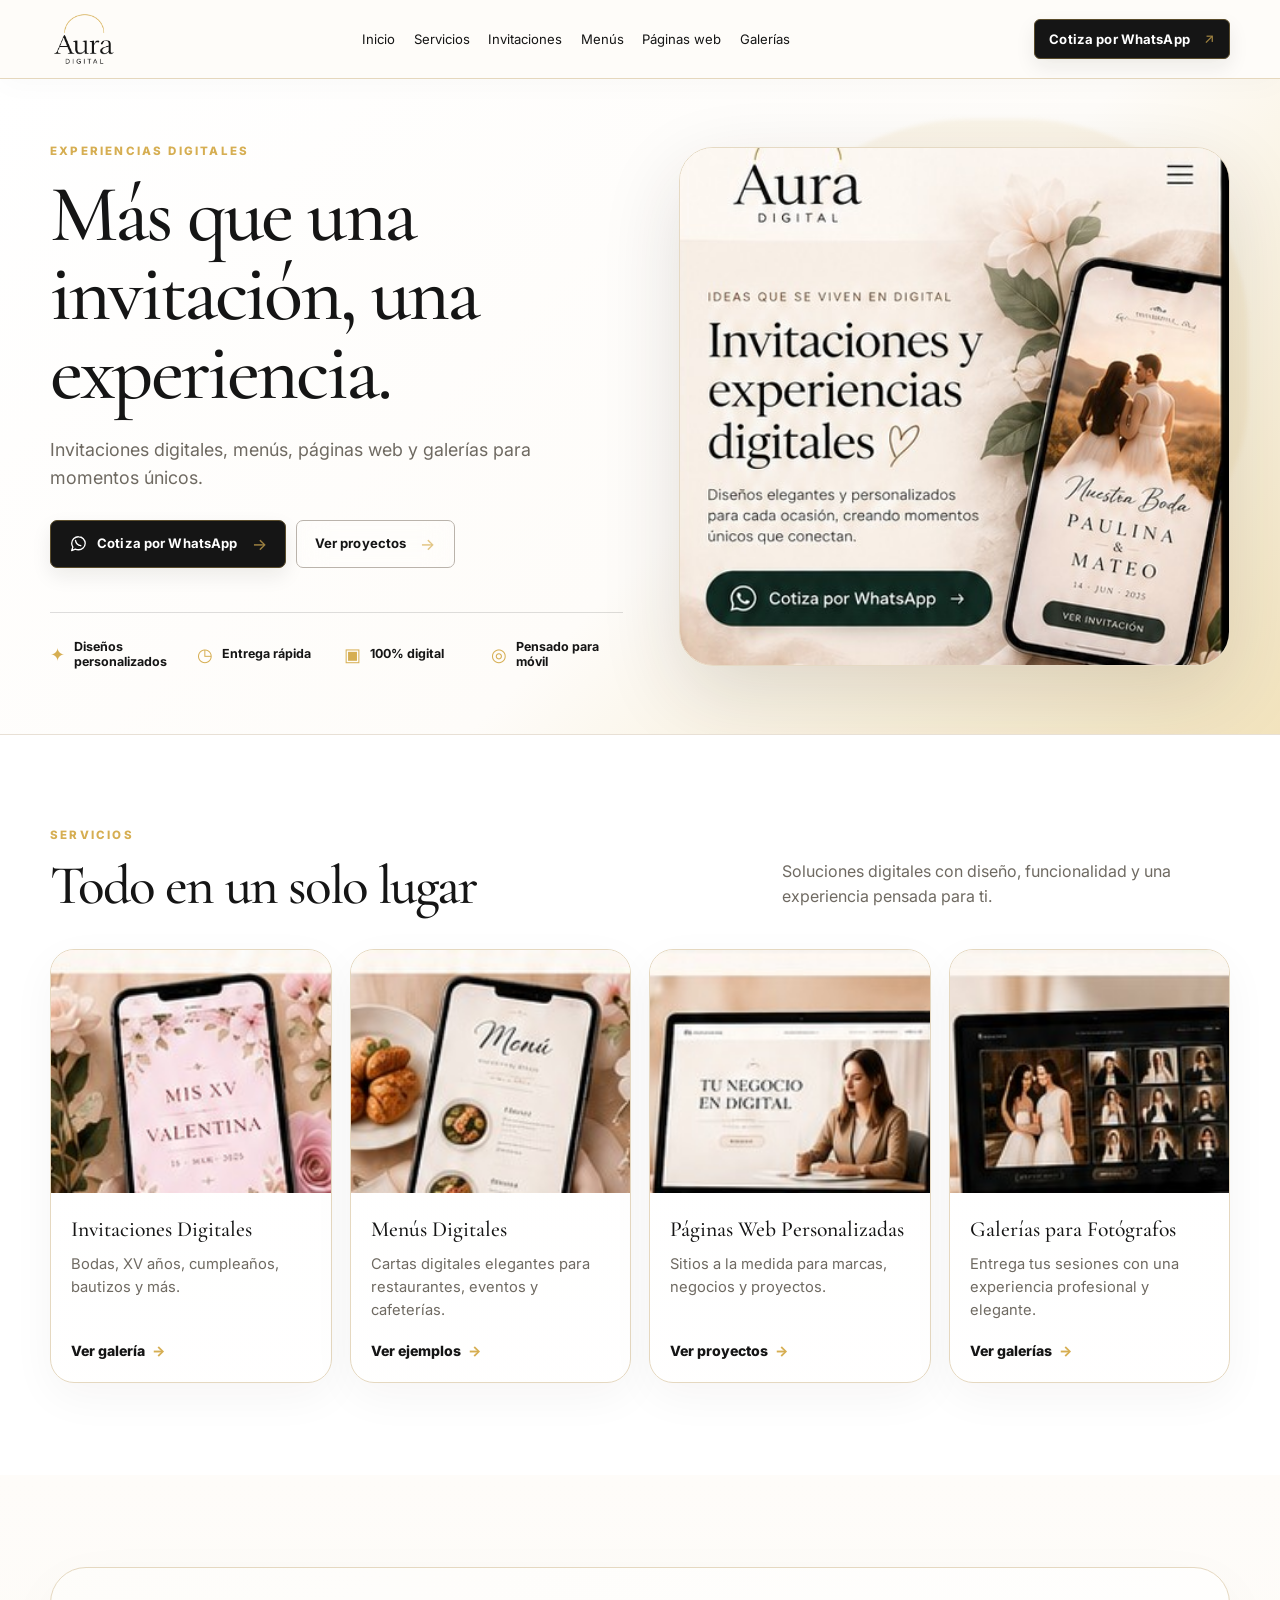
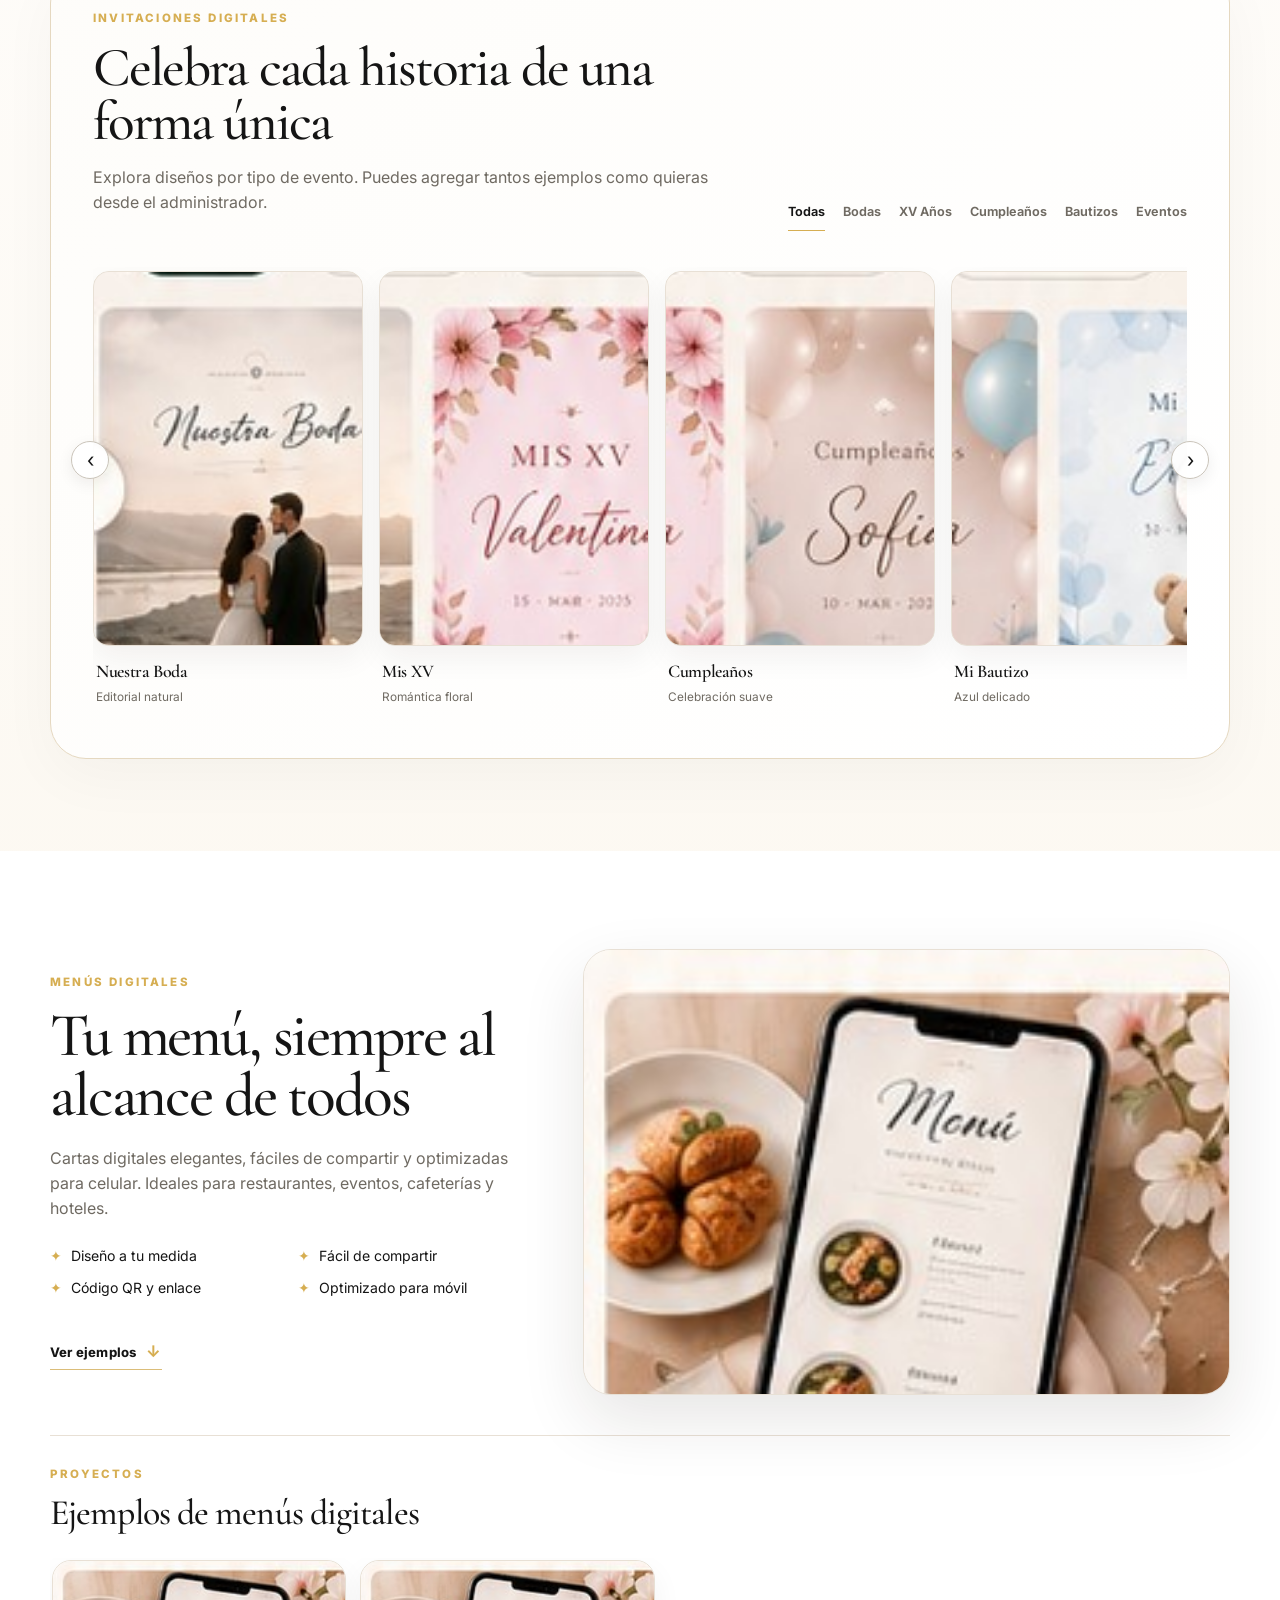
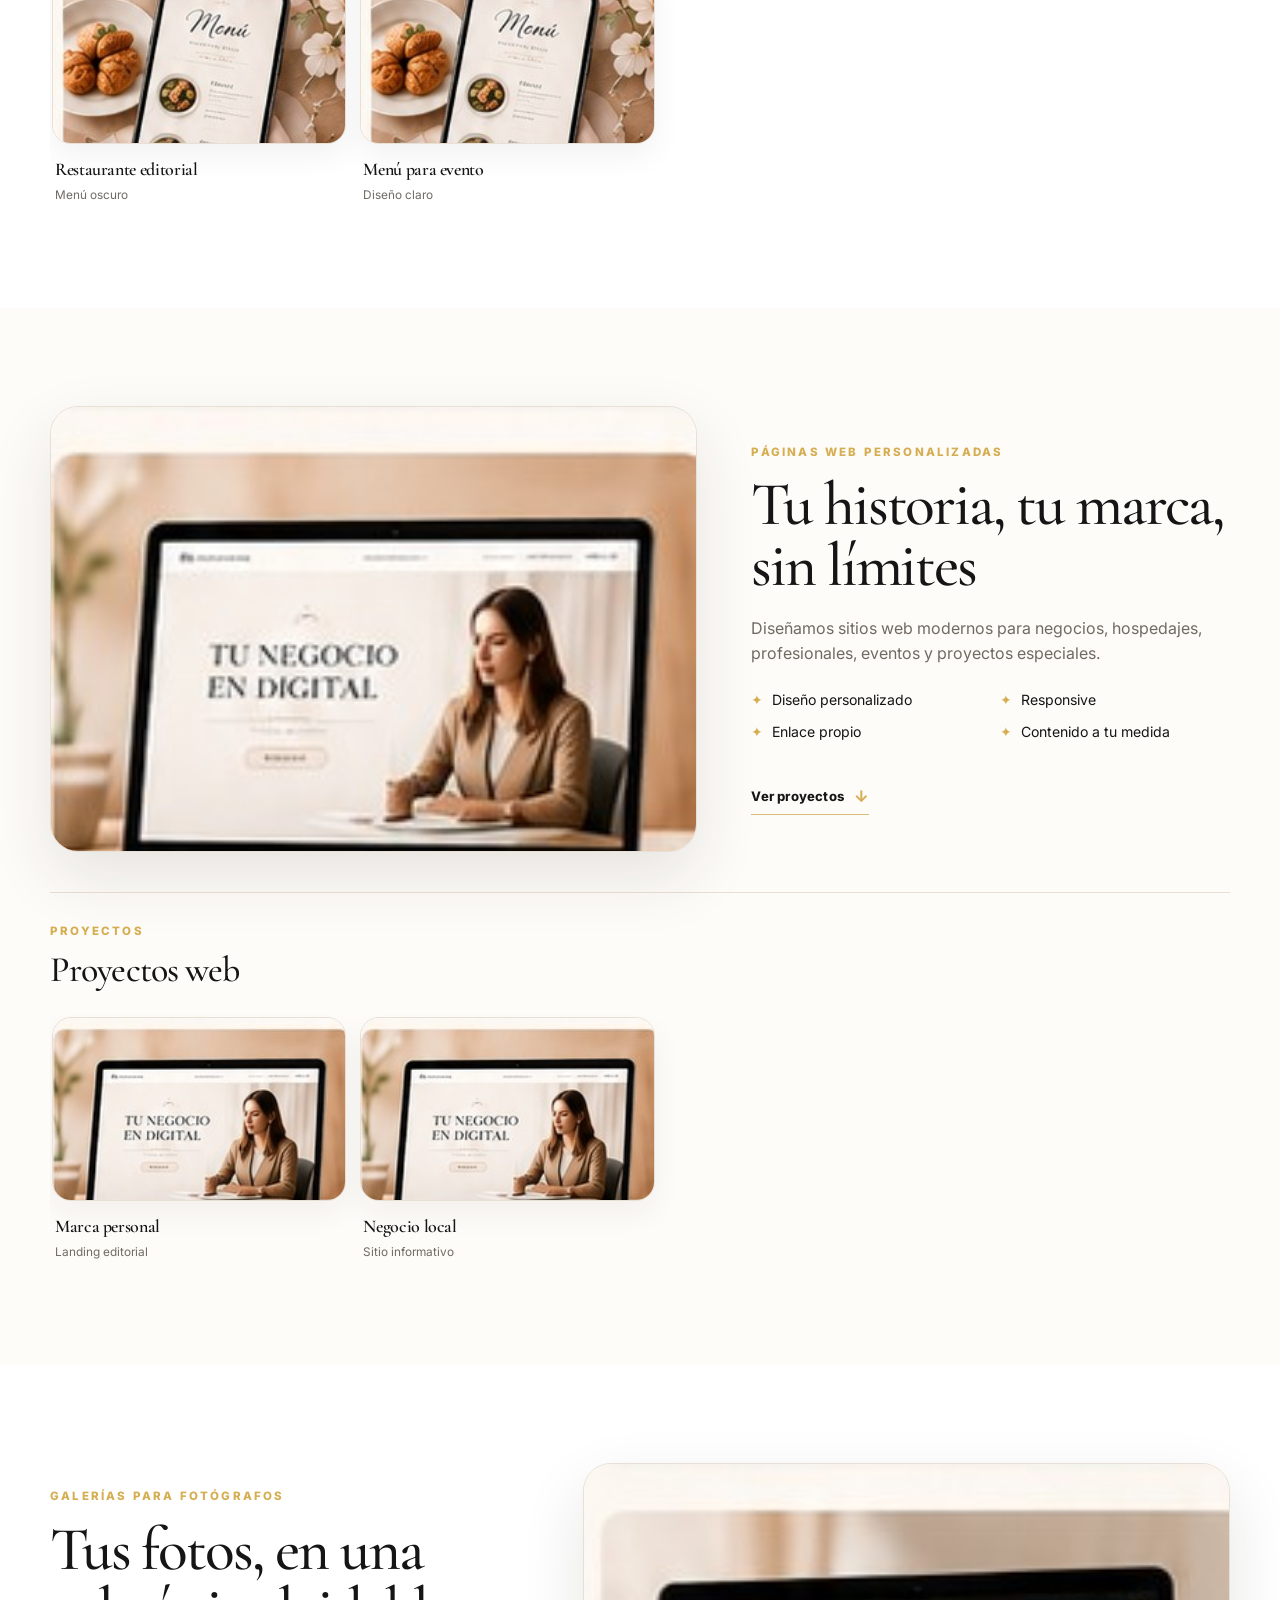
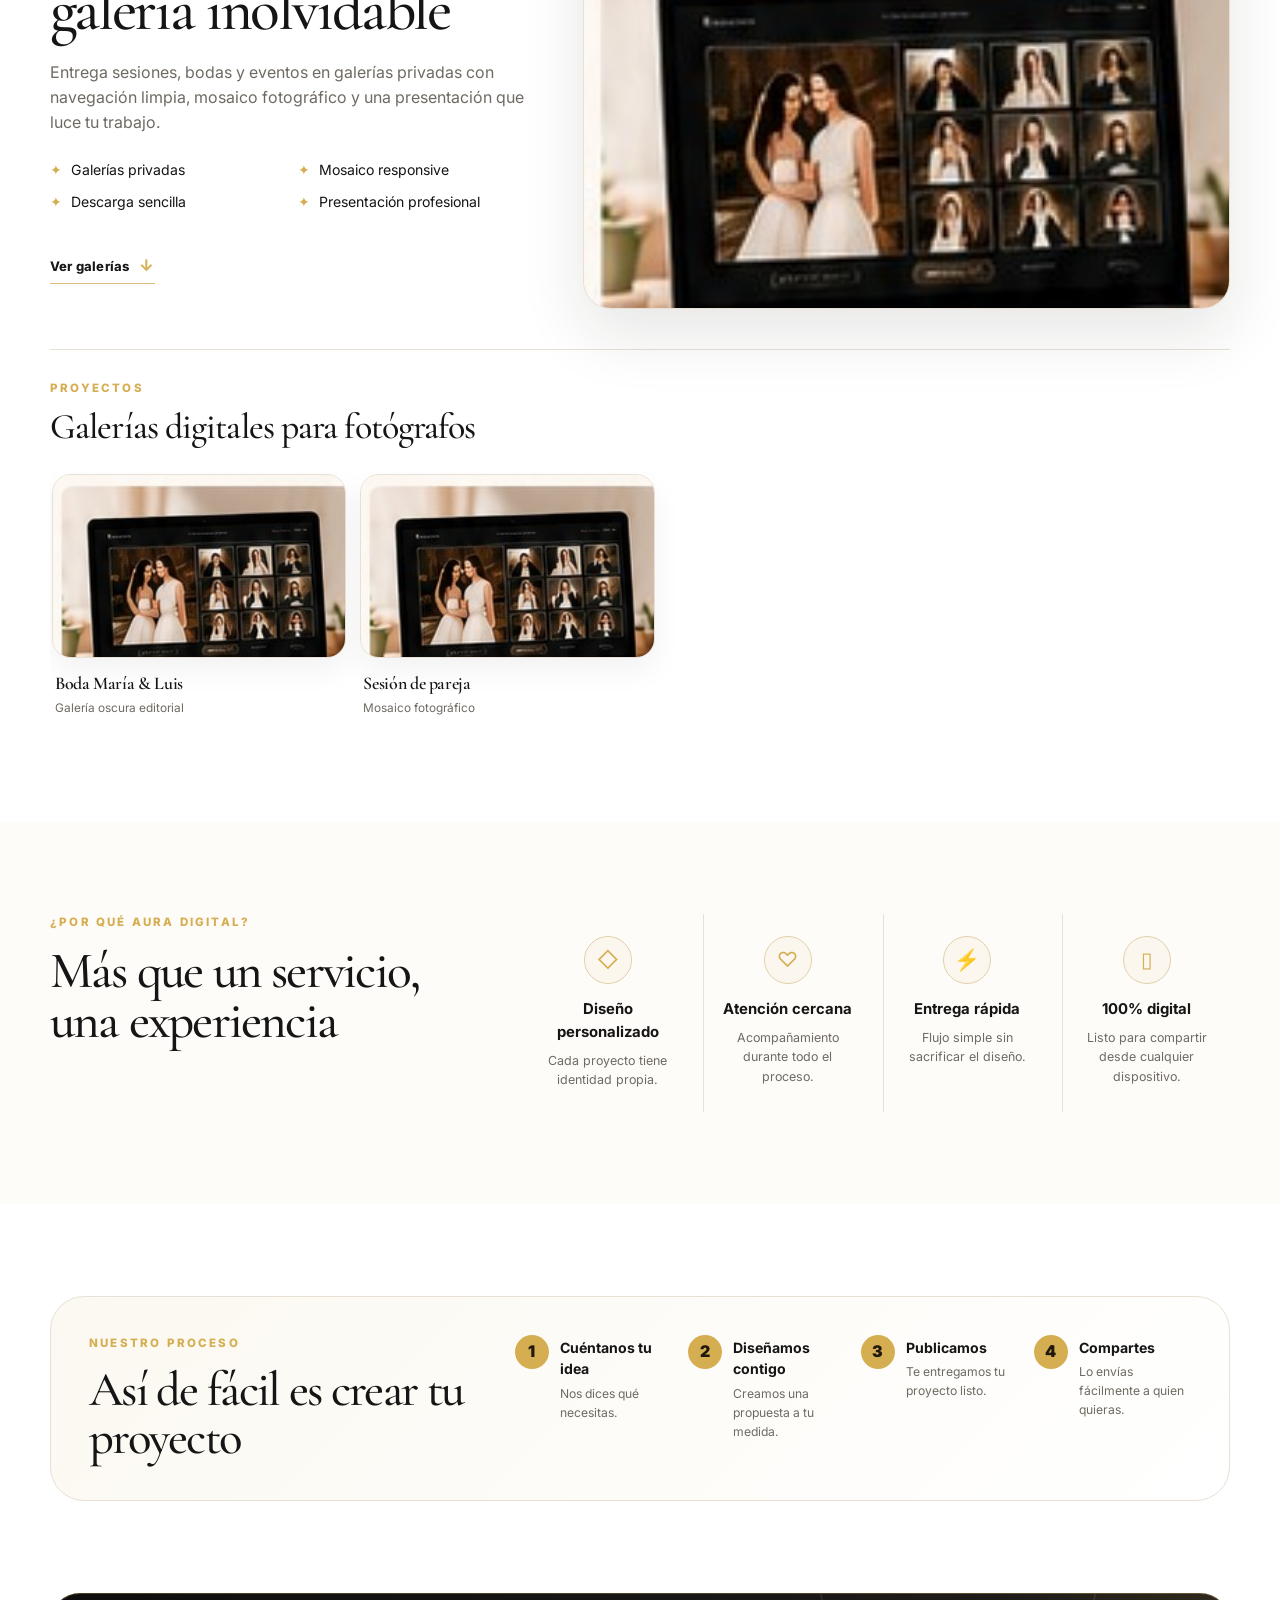
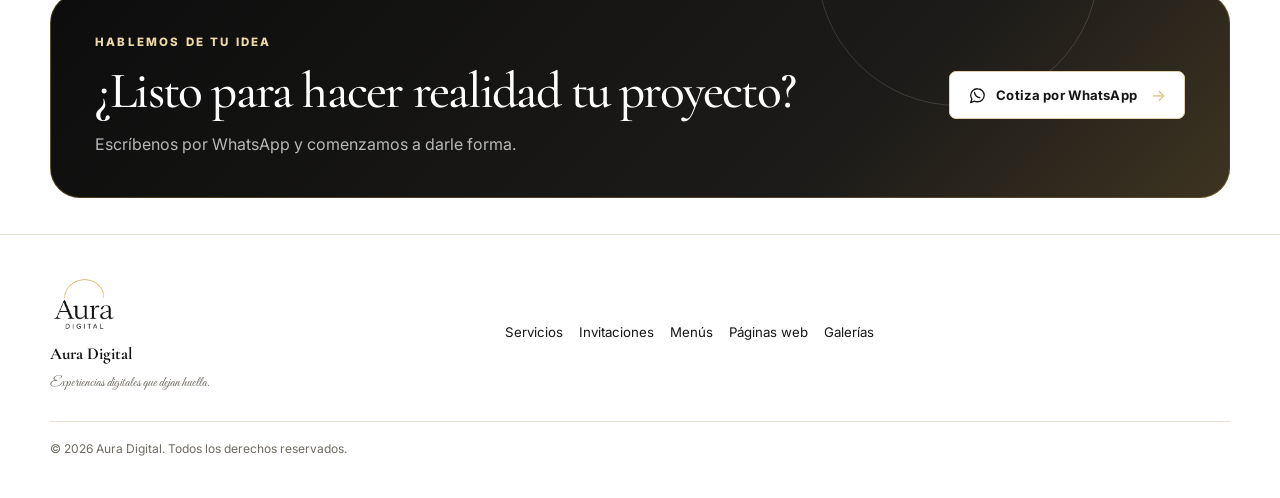
==== index.html @ fc685f3e "Add files via upload" ====
<!doctype html>
<html lang="es">
<head>
  <meta charset="utf-8">
  <meta name="viewport" content="width=device-width,initial-scale=1,viewport-fit=cover">
  <meta name="theme-color" content="#faf7f1">
  <meta http-equiv="Cache-Control" content="no-cache, no-store, must-revalidate">
  <meta http-equiv="Pragma" content="no-cache">
  <meta http-equiv="Expires" content="0">
  <style id="aura-preview-boot">html.aura-preview-await body{visibility:hidden!important}</style>
  <script>document.documentElement.classList.add("aura-preview-await");</script>
  <title>Aura Digital | Experiencias digitales</title>
  <meta name="description" content="Invitaciones digitales, menús, páginas web y galerías para fotógrafos.">
  <meta property="og:type" content="website">
  <meta property="og:title" content="Aura Digital · Experiencias digitales que conectan">
  <meta property="og:description" content="Diseño digital para celebraciones, marcas y fotógrafos.">
  <meta property="og:image" content="https://auradigitaljal.com/og-image.jpg">
  <meta property="og:url" content="https://auradigitaljal.com/">
  <link rel="preconnect" href="https://fonts.googleapis.com">
  <link rel="preconnect" href="https://fonts.gstatic.com" crossorigin>
  <link href="https://fonts.googleapis.com/css2?family=Cormorant+Garamond:wght@400;500;600&family=DM+Sans:wght@400;500;600;700&family=Inter:wght@400;500;600;700&family=Libre+Baskerville:wght@400;700&family=Manrope:wght@400;500;600;700&family=Montserrat:wght@400;500;600;700&family=Playfair+Display:wght@400;500;600&family=Great+Vibes&display=swap" rel="stylesheet">
  <style>
:root{
  --primary:#151515;--primary-soft:#2d2b28;--accent:#d2b063;--accent-soft:#ead6aa;
  --bg:#faf7f1;--surface:#fffefb;--text:#151515;--muted:#6f6a62;--border:#e6ded3;
  --hero-gradient:linear-gradient(135deg,#fffefb 0%,#f8f2e8 54%,#ead9b8 100%);
  --cta-gradient:linear-gradient(135deg,#101010 0%,#1d1c1a 62%,#725a2d 145%);
  --button-gradient:linear-gradient(135deg,#111111 0%,#2b2824 100%);
  --heading-font:Georgia,'Times New Roman',serif;--body-font:-apple-system,BlinkMacSystemFont,'Segoe UI',Arial,sans-serif;--script-font:'Snell Roundhand','Brush Script MT',cursive;
  --heading-scale:1;--body-scale:1;--radius:24px;--shadow-alpha:.11;
  --container:1180px;
}
*{box-sizing:border-box}
html{scroll-behavior:smooth;background:var(--bg)}
body{margin:0;background:var(--bg);color:var(--text);font-family:var(--body-font);font-size:calc(16px * var(--body-scale));line-height:1.55;-webkit-font-smoothing:antialiased}
body.modal-open{overflow:hidden}
img{max-width:100%;display:block}
a{color:inherit;text-decoration:none}
button,input,textarea,select{font:inherit}
button{color:inherit}
[hidden]{display:none!important}
.container{width:min(var(--container),calc(100% - 40px));margin-inline:auto}
.display{font-family:var(--heading-font);font-weight:500;letter-spacing:-.035em;line-height:.98;margin:0;font-size:calc(clamp(2.15rem,5vw,4.8rem) * var(--heading-scale))}
.kicker{font-size:.72rem;letter-spacing:.19em;font-weight:800;color:var(--accent);margin-bottom:14px}
.kicker.light{color:var(--accent-soft)}
p{color:var(--muted)}
.btn{display:inline-flex;align-items:center;justify-content:center;gap:9px;min-height:48px;padding:12px 20px;border-radius:999px;border:1px solid transparent;font-weight:750;cursor:pointer;transition:.2s ease;background:none}
.btn-primary{background:var(--button-gradient);color:#fff;box-shadow:0 10px 30px rgba(0,0,0,.08)}
.btn-ghost{background:rgba(255,255,255,.58);border-color:color-mix(in srgb,var(--primary) 22%,transparent);backdrop-filter:blur(12px)}
.btn:hover{transform:translateY(-1px)}
.wa-dot{font-size:1.08em}

.topbar{position:sticky;top:0;z-index:40;background:color-mix(in srgb,var(--bg) 86%,transparent);backdrop-filter:blur(18px);border-bottom:1px solid color-mix(in srgb,var(--border) 75%,transparent)}
.nav{height:78px;display:grid;grid-template-columns:auto 1fr auto;align-items:center;gap:28px}
.brand-link{display:flex;align-items:center}.logo{height:58px;width:auto;object-fit:contain;border-radius:14px}
.nav-links{display:flex;align-items:center;justify-content:center;gap:28px;font-size:.86rem}.nav-links a{position:relative}.nav-links a:after{content:"";position:absolute;left:0;right:100%;bottom:-8px;height:1px;background:var(--accent);transition:.2s}.nav-links a:hover:after{right:0}
.nav-cta{min-height:44px;padding:10px 17px}.menu-btn{display:none;border:0;background:transparent;font-size:1.8rem;min-width:44px;min-height:44px}.mobile-menu{display:none}

.hero{background:var(--hero-gradient);overflow:hidden;border-bottom:1px solid var(--border)}
.hero-grid{min-height:655px;display:grid;grid-template-columns:1.02fr .98fr;align-items:center;gap:56px;padding-block:64px}
.hero-copy{max-width:650px}.hero-title{font-size:calc(clamp(3rem,6.3vw,6.2rem) * var(--heading-scale));max-width:760px}.hero-text{font-size:1.12rem;max-width:640px;margin:24px 0}.hero-actions{display:flex;gap:12px;flex-wrap:wrap;margin-top:28px}.benefits{display:grid;grid-template-columns:repeat(4,minmax(0,1fr));gap:15px;margin-top:44px;padding-top:26px;border-top:1px solid color-mix(in srgb,var(--primary) 14%,transparent)}.benefit{display:flex;gap:9px;align-items:center;min-width:0}.benefit span{color:var(--accent);font-size:1.15rem}.benefit strong{font-size:.78rem;line-height:1.25}
.hero-visual{position:relative;min-width:0}.hero-visual:before{content:"";position:absolute;inset:9% 4% -8% 18%;border-radius:50%;background:radial-gradient(circle,color-mix(in srgb,var(--accent) 18%,transparent),transparent 68%);filter:blur(18px)}.hero-visual img{position:relative;width:100%;aspect-ratio:1.06/1;object-fit:cover;border-radius:calc(var(--radius) + 6px);box-shadow:0 28px 70px rgba(42,31,19,var(--shadow-alpha));border:1px solid rgba(255,255,255,.68)}.hero-caption{position:absolute;right:18px;bottom:18px;background:rgba(255,253,249,.9);backdrop-filter:blur(12px);padding:11px 15px;border-radius:999px;border:1px solid rgba(255,255,255,.75);font-size:.78rem;display:flex;align-items:center;gap:8px}.hero-caption span:first-child{color:var(--accent)}

.section{padding:92px 0}.services-section{background:var(--surface)}.section-heading{margin-bottom:36px}.split-heading{display:grid;grid-template-columns:1.2fr .8fr;gap:60px;align-items:end}.split-heading p{max-width:480px;margin:0 0 4px auto}.section-heading .display{font-size:calc(clamp(2.2rem,4.3vw,4rem) * var(--heading-scale))}
.service-grid{display:grid;grid-template-columns:repeat(4,minmax(0,1fr));gap:18px}.service-card{border:1px solid var(--border);background:color-mix(in srgb,var(--surface) 94%,white);border-radius:var(--radius);overflow:hidden;display:flex;flex-direction:column;min-width:0;transition:.2s}.service-card:hover{transform:translateY(-4px);box-shadow:0 18px 46px rgba(35,29,21,.07)}.service-image{aspect-ratio:1.15/1;overflow:hidden;background:#eee}.service-image img{width:100%;height:100%;object-fit:cover;transition:.35s}.service-card:hover .service-image img{transform:scale(1.025)}.service-body{padding:20px;display:flex;flex-direction:column;flex:1}.service-body h3{font-family:var(--heading-font);font-size:1.35rem;font-weight:500;margin:0 0 7px}.service-body p{font-size:.92rem;margin:0 0 18px}.text-link{margin-top:auto;display:inline-flex;gap:8px;font-weight:800;font-size:.88rem;align-items:center}.text-link span{color:var(--accent)}

.invitation-section{background:linear-gradient(180deg,var(--bg),color-mix(in srgb,var(--accent) 4%,var(--bg)))}.invitation-shell{background:color-mix(in srgb,var(--surface) 88%,transparent);border:1px solid var(--border);border-radius:calc(var(--radius) + 12px);padding:42px;box-shadow:0 20px 70px rgba(70,55,35,.04)}.invitation-heading{display:grid;grid-template-columns:1fr auto;gap:30px;align-items:end}.invitation-heading>div:first-child{max-width:690px}.invitation-heading p{max-width:650px}.filters{display:flex;flex-wrap:wrap;gap:8px;justify-content:flex-end}.filter{border:1px solid var(--border);background:var(--surface);border-radius:999px;padding:9px 14px;cursor:pointer;font-size:.82rem;min-height:40px}.filter.active{background:var(--primary);color:white;border-color:var(--primary)}
.gallery-stage{position:relative}.invitation-gallery{display:flex;gap:15px;overflow:auto;scroll-snap-type:x mandatory;scrollbar-width:none;padding:2px 1px 8px}.invitation-gallery::-webkit-scrollbar{display:none}.gallery-card{flex:0 0 calc((100% - 60px)/5);min-width:180px;background:transparent;border:0;text-align:left;padding:0;cursor:pointer;scroll-snap-align:start}.gallery-image{aspect-ratio:.68/1;border-radius:calc(var(--radius) - 5px);overflow:hidden;background:#ece7df;border:1px solid var(--border);box-shadow:0 12px 30px rgba(30,20,10,.055)}.gallery-image img{width:100%;height:100%;object-fit:cover;transition:.3s}.gallery-card:hover .gallery-image img{transform:scale(1.03)}.gallery-card-copy{padding:12px 4px 0;display:flex;flex-direction:column;gap:2px}.gallery-card-copy strong{font-family:var(--heading-font);font-weight:500;font-size:1.05rem}.gallery-card-copy span{font-size:.78rem;color:var(--muted)}.gallery-arrow{position:absolute;top:43%;transform:translateY(-50%);z-index:2;width:42px;height:42px;border-radius:50%;border:1px solid var(--border);background:var(--surface);box-shadow:0 8px 30px rgba(0,0,0,.09);cursor:pointer;font-size:1.8rem;line-height:1}.gallery-arrow.prev{left:-22px}.gallery-arrow.next{right:-22px}.empty-gallery{width:100%;padding:35px;text-align:center;color:var(--muted);border:1px dashed var(--border);border-radius:var(--radius)}

.feature-section{background:var(--surface)}.feature-section.alt{background:var(--bg)}.feature{display:grid;grid-template-columns:.85fr 1.15fr;gap:54px;align-items:center}.feature.reverse{grid-template-columns:1.15fr .85fr}.feature.reverse .feature-copy{order:2}.feature.reverse .feature-image{order:1}.feature-copy .display{font-size:calc(clamp(2.25rem,4.8vw,4.25rem) * var(--heading-scale));max-width:620px}.feature-copy>p{font-size:1rem;max-width:590px;margin:20px 0}.point-grid{display:grid;grid-template-columns:repeat(2,minmax(0,1fr));gap:10px 18px;margin:24px 0 30px}.point-grid>div{display:flex;gap:9px;align-items:center;font-size:.88rem}.point-grid span{color:var(--accent)}.feature-image{position:relative}.feature-image img{width:100%;aspect-ratio:1.42/1;object-fit:cover;border-radius:calc(var(--radius) + 4px);border:1px solid var(--border);box-shadow:0 25px 65px rgba(38,27,17,var(--shadow-alpha))}.feature-badge{position:absolute;right:18px;bottom:18px;background:rgba(255,253,249,.9);backdrop-filter:blur(12px);padding:10px 14px;border-radius:999px;font-size:.78rem;border:1px solid rgba(255,255,255,.8)}

.why{background:var(--bg)}.why-layout{display:grid;grid-template-columns:.75fr 1.25fr;gap:50px;align-items:start}.why-title .display{font-size:calc(clamp(2.2rem,4vw,3.8rem) * var(--heading-scale))}.why-grid{display:grid;grid-template-columns:repeat(4,minmax(0,1fr));gap:12px}.why-card{padding:22px 16px;text-align:center;border-left:1px solid var(--border)}.why-card:first-child{border-left:0}.why-icon{width:48px;height:48px;border-radius:50%;display:grid;place-items:center;margin:0 auto 14px;background:color-mix(in srgb,var(--accent) 10%,var(--surface));border:1px solid color-mix(in srgb,var(--accent) 32%,var(--border));color:var(--accent);font-size:1.3rem}.why-card h3{font-size:.93rem;margin:0 0 7px}.why-card p{font-size:.78rem;margin:0}

.process{background:var(--surface)}.process-shell{display:grid;grid-template-columns:.72fr 1.28fr;gap:45px;padding:38px;border-radius:calc(var(--radius) + 10px);background:linear-gradient(135deg,color-mix(in srgb,var(--accent) 8%,var(--surface)),var(--surface));border:1px solid var(--border)}.process-heading .display{font-size:calc(clamp(2rem,3.8vw,3.5rem) * var(--heading-scale))}.process-grid{display:grid;grid-template-columns:repeat(4,minmax(0,1fr));gap:16px}.process-item{display:flex;gap:11px;align-items:flex-start}.process-item>span{flex:0 0 34px;width:34px;height:34px;border-radius:50%;display:grid;place-items:center;background:var(--accent);color:#20180c;font-weight:900}.process-item h3{font-size:.88rem;margin:2px 0 5px}.process-item p{font-size:.76rem;margin:0}

.cta{padding:0 0 36px;background:var(--surface)}.cta-box{background:var(--cta-gradient);color:white;border-radius:calc(var(--radius) + 6px);padding:40px 44px;display:grid;grid-template-columns:1fr auto;gap:30px;align-items:center;position:relative;overflow:hidden}.cta-box:before{content:"";position:absolute;width:280px;height:280px;border-radius:50%;right:11%;top:-170px;border:1px solid rgba(255,255,255,.14)}.cta-box .display{font-size:calc(clamp(2rem,4vw,3.5rem) * var(--heading-scale));color:white}.cta-box p{color:rgba(255,255,255,.7);margin-bottom:0}.cta-button{background:#fff;color:#211b14;border-color:rgba(255,255,255,.4);position:relative}
footer{background:var(--surface);padding:40px 0;border-top:1px solid var(--border)}.footer-grid{display:grid;grid-template-columns:1.1fr 1fr .8fr;gap:30px;align-items:start}.footer-logo{height:72px}.footer-grid p{font-size:.85rem;margin:10px 0 0}.footer-links,.social-links{display:flex;flex-wrap:wrap;gap:16px;font-size:.83rem;align-self:center}.footer-note{grid-column:1/-1;border-top:1px solid var(--border);padding-top:18px;color:var(--muted);font-size:.75rem}
.floating-wa{display:none;position:fixed;right:18px;bottom:18px;z-index:35;width:54px;height:54px;border-radius:50%;background:var(--primary);color:#fff;align-items:center;justify-content:center;box-shadow:0 12px 30px rgba(0,0,0,.22);font-size:1.2rem}

.modal,.lightbox{position:fixed;inset:0;z-index:100}.modal-backdrop,.lightbox-backdrop{position:absolute;inset:0;background:rgba(18,14,11,.62);backdrop-filter:blur(8px)}.modal-panel{position:relative;z-index:1;width:min(1080px,calc(100% - 28px));max-height:calc(100% - 40px);overflow:auto;margin:20px auto;background:var(--surface);border-radius:calc(var(--radius) + 8px);padding:30px;border:1px solid rgba(255,255,255,.25);box-shadow:0 40px 100px rgba(0,0,0,.25)}.modal-head{display:flex;align-items:flex-start;justify-content:space-between;gap:20px;margin-bottom:24px}.modal-head .display{font-size:calc(clamp(2rem,4vw,3.8rem) * var(--heading-scale))}.modal-close,.lightbox-close{width:44px;height:44px;border-radius:50%;border:1px solid var(--border);background:var(--surface);cursor:pointer;font-size:1.5rem}.modal-grid{display:grid;grid-template-columns:repeat(3,minmax(0,1fr));gap:16px}.modal-grid .gallery-card{min-width:0;width:100%;flex:auto}.modal-grid .gallery-image{aspect-ratio:1.2/1}

.modal[data-variant="galleries"] .modal-panel{background:#151515;color:#f6f1e9;border-color:#2e2a26}.modal[data-variant="galleries"] .modal-head .kicker{color:#d2a43c}.modal[data-variant="galleries"] .modal-close{background:#222;color:#fff;border-color:#3a3733}.modal[data-variant="galleries"] .gallery-image{border-color:#37332e;background:#222}.modal[data-variant="galleries"] .gallery-card-copy span{color:#aaa39a}.modal[data-variant="galleries"] .gallery-card-copy strong{color:#fff}

.lightbox-card{position:absolute;z-index:2;left:50%;top:50%;transform:translate(-50%,-50%);width:min(920px,calc(100% - 28px));max-height:calc(100% - 32px);background:var(--surface);border-radius:calc(var(--radius) + 8px);overflow:hidden;box-shadow:0 30px 100px rgba(0,0,0,.35)}.lightbox-card>img{width:100%;max-height:72vh;object-fit:contain;background:#171512}.lightbox-close{position:absolute;right:14px;top:14px;z-index:3}.lightbox-copy{display:flex;align-items:center;justify-content:space-between;gap:20px;padding:18px 20px}.lightbox-copy>div{display:flex;flex-direction:column}.lightbox-copy strong{font-family:var(--heading-font);font-size:1.25rem}.lightbox-copy span{color:var(--muted);font-size:.82rem}

@media(max-width:1020px){
  .nav-links{display:none}.nav{grid-template-columns:auto 1fr auto auto}.menu-btn{display:block}.mobile-menu{position:absolute;left:0;right:0;top:78px;background:var(--surface);border-bottom:1px solid var(--border);padding:18px 20px 24px;display:none;flex-direction:column;gap:8px}.mobile-menu.open{display:flex}.mobile-menu a:not(.btn){padding:11px 4px;border-bottom:1px solid var(--border)}
  .hero-grid{grid-template-columns:1fr 1fr;gap:30px}.benefits{grid-template-columns:repeat(2,minmax(0,1fr))}
  .service-grid{grid-template-columns:repeat(2,minmax(0,1fr))}.gallery-card{flex-basis:calc((100% - 30px)/3)}
  .feature,.feature.reverse{grid-template-columns:1fr 1fr}.why-layout{grid-template-columns:1fr}.why-grid{grid-template-columns:repeat(4,minmax(0,1fr))}.process-shell{grid-template-columns:1fr}.modal-grid{grid-template-columns:repeat(2,minmax(0,1fr))}
}
@media(max-width:720px){
  .container{width:min(100% - 24px,var(--container))}.topbar .container{width:calc(100% - 20px)}.nav{height:70px;gap:10px}.logo{height:48px}.nav-cta{display:none}.nav{grid-template-columns:auto 1fr auto}.mobile-menu{top:70px}.floating-wa{display:flex}
  .hero-grid{grid-template-columns:1fr;min-height:0;padding:34px 0 28px;gap:28px}.hero-copy{display:flex;flex-direction:column}.hero-title{font-size:calc(clamp(2.9rem,14vw,4.7rem) * var(--heading-scale))}.hero-text{font-size:1rem;margin:18px 0}.hero-actions{margin-top:12px}.hero-actions .btn{flex:1;min-width:145px;padding-inline:13px}.benefits{order:5;margin-top:28px;padding-top:18px;grid-template-columns:repeat(2,minmax(0,1fr));gap:14px}.hero-visual img{aspect-ratio:.96/1}.hero-caption{right:12px;bottom:12px;font-size:.68rem}
  .section{padding:62px 0}.split-heading,.invitation-heading{grid-template-columns:1fr;gap:18px}.split-heading p{margin:0}.section-heading .display{font-size:calc(clamp(2.25rem,10vw,3.3rem) * var(--heading-scale))}
  .service-grid{grid-template-columns:1fr 1fr;gap:10px}.service-card{border-radius:calc(var(--radius) - 5px)}.service-image{aspect-ratio:.92/1}.service-body{padding:13px}.service-body h3{font-size:1.08rem;line-height:1.05}.service-body p{font-size:.78rem;line-height:1.4}.text-link{font-size:.76rem}
  .invitation-shell{width:100%;border-left:0;border-right:0;border-radius:0;padding:30px 12px}.invitation-section .container{width:100%}.filters{justify-content:flex-start;overflow:auto;flex-wrap:nowrap;padding-bottom:3px}.filter{white-space:nowrap}.invitation-gallery{padding-inline:2px}.gallery-card{flex-basis:62vw;min-width:208px}.gallery-arrow{display:none}.gallery-card-copy strong{font-size:1.02rem}
  .feature,.feature.reverse{grid-template-columns:1fr;gap:28px}.feature.reverse .feature-copy,.feature.reverse .feature-image{order:initial}.feature-copy .display{font-size:calc(clamp(2.4rem,11vw,3.6rem) * var(--heading-scale))}.point-grid{grid-template-columns:1fr 1fr;gap:10px}.feature-image img{aspect-ratio:1.15/1}.feature-badge{font-size:.7rem;right:10px;bottom:10px}
  .why-grid{grid-template-columns:1fr 1fr}.why-card{border-left:0;border-top:1px solid var(--border);padding:20px 10px}.why-card:nth-child(-n+2){border-top:0}.why-icon{width:44px;height:44px}.process-shell{padding:24px 18px}.process-grid{grid-template-columns:1fr 1fr;gap:22px}.cta{padding-bottom:18px}.cta-box{grid-template-columns:1fr;padding:30px 22px}.cta-button{justify-self:start}.footer-grid{grid-template-columns:1fr}.footer-note{grid-column:auto}.modal-panel{padding:20px 14px}.modal-grid{grid-template-columns:1fr 1fr;gap:10px}.modal-grid .gallery-image{aspect-ratio:.78/1}.lightbox-copy{align-items:flex-start;flex-direction:column}.lightbox-link{width:100%}
}
@media(max-width:420px){
  .service-grid{grid-template-columns:1fr 1fr}.service-body p{min-height:64px}.gallery-card{flex-basis:68vw}.point-grid,.process-grid{grid-template-columns:1fr}.why-grid{grid-template-columns:1fr 1fr}.modal-grid{grid-template-columns:1fr 1fr}
}
@media(prefers-reduced-motion:reduce){html{scroll-behavior:auto}*{transition:none!important}}

/* Aura Digital Web Studio v3 · acabado editorial */
.topbar{box-shadow:0 6px 30px rgba(35,29,23,.025)}
.logo{background:transparent!important}
.hero-grid{position:relative}.hero-copy{position:relative;z-index:2}.hero-visual{position:relative;isolation:isolate}.hero-visual:before{content:"";position:absolute;inset:-28px -18px 16% 12%;border-radius:48% 48% 42% 58%;background:color-mix(in srgb,var(--accent) 10%,transparent);filter:blur(2px);z-index:-1}.hero-visual img{width:100%;aspect-ratio:1.06/1;object-fit:cover;border-radius:calc(var(--radius) + 10px);box-shadow:0 28px 80px rgba(50,38,27,calc(var(--shadow-alpha) + .03));border:1px solid color-mix(in srgb,var(--accent) 14%,var(--border))}.hero-caption{position:absolute;right:16px;bottom:16px;background:color-mix(in srgb,var(--surface) 88%,transparent);backdrop-filter:blur(16px);padding:9px 12px;border-radius:999px;border:1px solid rgba(255,255,255,.7);font-size:.72rem;display:flex;gap:7px;align-items:center;color:var(--muted)}
.hero[data-visual-style="split"] .hero-visual:before{display:none}.hero[data-visual-style="split"] .hero-visual img{border-radius:12px;box-shadow:0 20px 60px rgba(50,38,27,.12)}
.hero[data-visual-style="framed"] .hero-visual{padding:18px;border:1px solid color-mix(in srgb,var(--accent) 38%,var(--border));background:color-mix(in srgb,var(--surface) 88%,transparent);border-radius:calc(var(--radius) + 18px)}.hero[data-visual-style="framed"] .hero-visual img{border-radius:calc(var(--radius) - 4px);box-shadow:none}.hero[data-visual-style="minimal"] .hero-visual:before,.hero[data-visual-style="minimal"] .hero-caption{display:none}.hero[data-visual-style="minimal"] .hero-visual img{box-shadow:none;border:0;border-radius:0}
.service-card{background:linear-gradient(180deg,var(--surface),color-mix(in srgb,var(--surface) 90%,var(--bg)));border:1px solid color-mix(in srgb,var(--border) 90%,transparent);box-shadow:0 14px 45px rgba(40,31,23,.045);overflow:hidden;transition:transform .24s ease,box-shadow .24s ease}.service-card:hover{transform:translateY(-3px);box-shadow:0 20px 55px rgba(40,31,23,.075)}
.service-image img{transition:transform .6s cubic-bezier(.2,.7,.2,1)}.service-card:hover .service-image img{transform:scale(1.025)}
.invitation-shell{background:linear-gradient(135deg,color-mix(in srgb,var(--surface) 97%,var(--accent) 3%),var(--surface));box-shadow:0 18px 60px rgba(40,31,23,.035)}
.invitation-gallery.layout-editorial{display:flex;gap:16px;overflow:auto;scroll-snap-type:x mandatory;padding:4px 2px 8px}.invitation-gallery.layout-editorial .gallery-card{flex:0 0 clamp(210px,22vw,270px);scroll-snap-align:start}.invitation-gallery.layout-editorial .gallery-image{aspect-ratio:.70/1;border-radius:calc(var(--radius) - 8px)}
.invitation-gallery.layout-grid{display:grid;grid-template-columns:repeat(4,minmax(0,1fr));gap:14px;overflow:visible}.invitation-gallery.layout-grid .gallery-card{min-width:0;width:auto}.invitation-gallery.layout-grid .gallery-image{aspect-ratio:.72/1}
.invitation-gallery.layout-carousel{display:flex;gap:18px;overflow:auto;scroll-snap-type:x mandatory}.invitation-gallery.layout-carousel .gallery-card{flex:0 0 min(38vw,330px);scroll-snap-align:center}.invitation-gallery.layout-carousel .gallery-image{aspect-ratio:.75/1}
.invitation-gallery.layout-filmstrip{display:flex;gap:10px;overflow:auto;align-items:flex-end}.invitation-gallery.layout-filmstrip .gallery-card{flex:0 0 clamp(180px,19vw,240px)}.invitation-gallery.layout-filmstrip .gallery-card:nth-child(3n+1){flex-basis:clamp(240px,28vw,360px)}.invitation-gallery.layout-filmstrip .gallery-image{aspect-ratio:.78/1}.invitation-gallery.layout-filmstrip .gallery-card:nth-child(3n+1) .gallery-image{aspect-ratio:1.05/1}
.gallery-card{border-radius:calc(var(--radius) - 7px);transition:transform .22s ease}.gallery-card:hover{transform:translateY(-2px)}.gallery-card-copy{padding:12px 3px 2px}.gallery-card-copy strong{font-family:var(--heading-font);font-weight:600;font-size:1.12rem;letter-spacing:-.02em}.gallery-card-copy span{font-size:.74rem}
.feature-section{position:relative}.feature{padding-top:6px;padding-bottom:6px}.feature-image img{background:var(--surface)}
.modal-grid.layout-editorial{grid-template-columns:repeat(3,minmax(0,1fr));gap:18px}.modal-grid.layout-editorial .gallery-image{aspect-ratio:.78/1}.modal-grid.layout-grid{grid-template-columns:repeat(4,minmax(0,1fr));gap:12px}.modal-grid.layout-grid .gallery-image{aspect-ratio:1/1}.modal-grid.layout-carousel{display:flex;overflow:auto;gap:16px;scroll-snap-type:x mandatory}.modal-grid.layout-carousel .gallery-card{flex:0 0 min(38vw,340px);scroll-snap-align:start}.modal-grid.layout-carousel .gallery-image{aspect-ratio:.82/1}.modal-grid.layout-masonry{columns:3;column-gap:14px;display:block}.modal-grid.layout-masonry .gallery-card{display:inline-block;width:100%;margin:0 0 14px;break-inside:avoid}.modal-grid.layout-masonry .gallery-card:nth-child(3n+1) .gallery-image{aspect-ratio:.72/1}.modal-grid.layout-masonry .gallery-card:nth-child(3n+2) .gallery-image{aspect-ratio:1.18/1}.modal-grid.layout-masonry .gallery-card:nth-child(3n+3) .gallery-image{aspect-ratio:.9/1}
.preview-edit-mode [data-edit-key]{cursor:pointer!important;position:relative}.preview-edit-mode [data-edit-key]:hover{outline:2px solid color-mix(in srgb,var(--accent) 72%,transparent);outline-offset:3px}.preview-edit-mode [data-edit-key]:hover:after{content:"Editar";position:absolute;z-index:9999;left:4px;top:4px;background:var(--primary);color:#fff;font:700 9px/1 var(--body-font);padding:5px 7px;border-radius:999px;box-shadow:0 5px 18px rgba(0,0,0,.14);pointer-events:none}.preview-edit-mode img[data-edit-key]:hover:after{display:none}
@media(max-width:1020px){.invitation-gallery.layout-grid{grid-template-columns:repeat(3,minmax(0,1fr))}.modal-grid.layout-grid{grid-template-columns:repeat(3,minmax(0,1fr))}}
@media(max-width:720px){
  .hero{background:linear-gradient(180deg,color-mix(in srgb,var(--surface) 96%,var(--accent) 4%),var(--bg))}.hero-grid{padding-top:28px}.hero-copy .kicker{font-size:.62rem;margin-bottom:11px}.hero-title{line-height:.94}.hero-visual{margin-top:2px}.hero-visual img{aspect-ratio:.90/1;border-radius:26px}.hero-visual:before{inset:-20px 8% 18% 18%}.hero-caption{left:12px;right:auto;bottom:12px}
  .service-grid{gap:9px}.service-image{aspect-ratio:.88/1}.service-card{box-shadow:0 8px 26px rgba(40,31,23,.04)}
  .invitation-gallery.layout-editorial .gallery-card,.invitation-gallery.layout-carousel .gallery-card{flex-basis:64vw;min-width:214px}.invitation-gallery.layout-grid{grid-template-columns:repeat(2,minmax(0,1fr));gap:9px}.invitation-gallery.layout-filmstrip .gallery-card{flex-basis:54vw;min-width:190px}.invitation-gallery.layout-filmstrip .gallery-card:nth-child(3n+1){flex-basis:72vw}.gallery-card-copy{padding:10px 2px 2px}
  .modal-grid.layout-editorial,.modal-grid.layout-grid{grid-template-columns:repeat(2,minmax(0,1fr));gap:10px}.modal-grid.layout-carousel .gallery-card{flex-basis:74vw}.modal-grid.layout-masonry{columns:2;column-gap:10px}
  .feature-image img{border-radius:24px}.why-layout{gap:24px}.cta-box{border-radius:24px}.footer-logo{height:62px}
}

/* =========================================================
   Aura Digital v4 · controles refinados + galerías visibles
   ========================================================= */
:root{--hero-overlay:0}
.brand-link{gap:10px}.brand-name{display:none;font-family:var(--heading-font);font-size:1.05rem;font-weight:600}.footer-brand>strong{display:block;font-family:var(--heading-font);font-size:1.05rem;margin-top:8px}.footer-brand p{max-width:34ch}
.btn{min-height:48px;border-radius:12px;padding:12px 18px;font-weight:700;letter-spacing:.005em;box-shadow:none;position:relative;overflow:hidden}.btn-primary{background:var(--button-gradient);border:1px solid color-mix(in srgb,var(--accent) 26%,transparent);color:#fff;box-shadow:0 10px 24px rgba(26,22,18,.08)}.btn-primary:before{content:"";position:absolute;inset:0;background:linear-gradient(120deg,transparent 0 60%,rgba(255,255,255,.07));pointer-events:none}.btn-primary:hover{transform:translateY(-1px);box-shadow:0 14px 30px rgba(26,22,18,.12)}.btn-ghost{background:color-mix(in srgb,var(--surface) 88%,transparent);border:1px solid color-mix(in srgb,var(--primary) 16%,var(--border));backdrop-filter:blur(14px)}.btn-ghost:hover{background:var(--surface);border-color:color-mix(in srgb,var(--accent) 45%,var(--border))}.btn-arrow{display:inline-grid;place-items:center;width:22px;height:22px;border-radius:50%;background:rgba(255,255,255,.1);font-weight:500}.nav-cta{border-radius:10px;min-height:42px;padding:10px 15px;font-size:.78rem}.wa-mark{display:inline-grid;place-items:center;min-width:24px;height:24px;padding:0 5px;border:1px solid currentColor;border-radius:7px;font-size:.58rem;font-weight:800;letter-spacing:.03em}
.hero-visual img{filter:brightness(calc(1 - var(--hero-overlay)))}
.filters{gap:18px}.filter{appearance:none;border:0;border-bottom:1px solid transparent;background:transparent;padding:8px 0 7px;border-radius:0;color:var(--muted);font-size:.8rem;font-weight:650}.filter:hover{color:var(--text)}.filter.active{background:transparent;color:var(--text);border-bottom-color:var(--accent);box-shadow:none}
.gallery-arrow{width:42px;height:42px;border-radius:12px;border:1px solid color-mix(in srgb,var(--primary) 12%,var(--border));background:color-mix(in srgb,var(--surface) 88%,transparent);box-shadow:0 8px 24px rgba(41,34,27,.06);font-size:1.4rem}.gallery-arrow:hover{background:var(--surface);border-color:color-mix(in srgb,var(--accent) 40%,var(--border))}
.text-link{display:inline-flex;align-items:center;gap:10px}.text-link span{display:grid;place-items:center;width:24px;height:24px;border:1px solid var(--border);border-radius:50%;transition:.2s}.text-link:hover span{border-color:var(--accent);transform:translateX(2px)}
/* Every uploaded project lives visibly in its service section */
.feature-block{display:grid;gap:34px}.feature-examples{border-top:1px solid var(--border);padding-top:24px}.feature-examples-head{display:flex;align-items:end;justify-content:space-between;gap:18px;margin-bottom:14px}.feature-examples-head h3{font-family:var(--heading-font);font-size:clamp(1.65rem,2.8vw,2.35rem);font-weight:500;letter-spacing:-.025em;margin:4px 0 0}.example-count{font-size:.72rem;color:var(--muted);border:1px solid var(--border);border-radius:999px;padding:7px 10px;white-space:nowrap}.feature-gallery{min-width:0}.feature-gallery.layout-editorial,.feature-gallery.layout-carousel{display:flex;gap:14px;overflow:auto;padding:2px 2px 10px;scroll-snap-type:x mandatory;scrollbar-width:thin;scrollbar-color:color-mix(in srgb,var(--accent) 30%,transparent) transparent}.feature-gallery.layout-editorial .gallery-card{flex:0 0 clamp(220px,24vw,300px);scroll-snap-align:start}.feature-gallery.layout-carousel .gallery-card{flex:0 0 clamp(260px,32vw,390px);scroll-snap-align:start}.feature-gallery.layout-grid{display:grid;grid-template-columns:repeat(4,minmax(0,1fr));gap:13px}.feature-gallery.layout-masonry{columns:4;column-gap:13px}.feature-gallery.layout-masonry .gallery-card{display:inline-block;width:100%;margin:0 0 13px;break-inside:avoid}.feature-gallery.layout-masonry .gallery-card:nth-child(3n+1) .gallery-image{aspect-ratio:.72/1}.feature-gallery.layout-masonry .gallery-card:nth-child(3n+2) .gallery-image{aspect-ratio:1.1/1}.feature-gallery.layout-masonry .gallery-card:nth-child(3n+3) .gallery-image{aspect-ratio:.88/1}.feature-gallery .gallery-image{aspect-ratio:.82/1}.feature-jump{width:max-content;margin-top:22px}
/* invitation proportions are now a real control */
.invitation-gallery.ratio-portrait .gallery-image{aspect-ratio:.72/1!important}.invitation-gallery.ratio-tall .gallery-image{aspect-ratio:.62/1!important}.invitation-gallery.ratio-square .gallery-image{aspect-ratio:1/1!important}.invitation-gallery.ratio-landscape .gallery-image{aspect-ratio:1.35/1!important}
.preview-edit-mode [data-edit-key].preview-active{outline:2px solid var(--accent)!important;outline-offset:4px!important;box-shadow:0 0 0 7px color-mix(in srgb,var(--accent) 12%,transparent)!important}.preview-edit-mode [data-edit-key].preview-active:after{content:"Editando";position:absolute;z-index:9999;left:4px;top:4px;background:var(--primary);color:#fff;font:700 9px/1 var(--body-font);padding:5px 7px;border-radius:6px;pointer-events:none}.preview-edit-mode img[data-edit-key].preview-active:after{display:none}
.floating-wa{width:auto;min-width:54px;height:46px;padding:0 13px;border-radius:13px;gap:8px;background:var(--primary);color:#fff;border:1px solid color-mix(in srgb,var(--accent) 28%,transparent);box-shadow:0 14px 36px rgba(24,20,17,.16)}.floating-wa b{font-size:.72rem;font-weight:700}.floating-wa .wa-mark{height:23px;min-width:23px}
.lightbox-link{border-radius:10px}
@media(max-width:1020px){.feature-gallery.layout-grid{grid-template-columns:repeat(3,minmax(0,1fr))}.feature-gallery.layout-masonry{columns:3}}
@media(max-width:720px){.hero-actions .btn{border-radius:11px}.feature-block{gap:24px}.feature-examples{padding-top:20px}.feature-examples-head{align-items:flex-start}.feature-examples-head h3{font-size:1.8rem}.feature-gallery.layout-editorial .gallery-card{flex-basis:66vw;min-width:216px}.feature-gallery.layout-carousel .gallery-card{flex-basis:78vw;min-width:238px}.feature-gallery.layout-grid{grid-template-columns:repeat(2,minmax(0,1fr));gap:9px}.feature-gallery.layout-masonry{columns:2;column-gap:9px}.floating-wa{min-width:48px;width:48px;padding:0;border-radius:13px}.floating-wa b{display:none}.floating-wa .wa-mark{border:0;font-size:.62rem}.footer-brand>strong{font-size:.95rem}}
.footer-tagline{font-family:var(--script-font);font-size:1.35rem;line-height:1.25;color:var(--muted);margin-top:7px!important}.service-card:hover h3,.text-link:hover{color:var(--primary-soft)}.demo-hint{display:block;margin-top:7px;font-style:normal;font-size:.68rem;font-weight:750;color:var(--primary-soft);letter-spacing:.02em}
.logo{height:var(--logo-height,58px)}
@media(max-width:720px){.logo{height:min(var(--logo-height,58px),48px)}}


/* === Aura Digital public v5 · buttons + responsive header polish === */
.nav{min-width:0;gap:22px}.brand-link{min-width:0}.nav-links{min-width:0;gap:clamp(12px,1.45vw,22px);font-size:.82rem}.nav-links a{white-space:nowrap}.nav-cta{white-space:nowrap;flex:none}
.btn{min-height:46px;border-radius:10px;padding:11px 16px;gap:9px;font-weight:700;letter-spacing:.002em;box-shadow:none;transition:transform .16s ease,background .16s ease,border-color .16s ease,box-shadow .16s ease}.btn-primary{background:var(--button-gradient);border:1px solid color-mix(in srgb,var(--accent) 22%,transparent);color:#fff;box-shadow:0 8px 20px rgba(25,21,17,.07)}.btn-primary:hover{transform:translateY(-1px);box-shadow:0 12px 24px rgba(25,21,17,.11)}.btn-ghost{background:color-mix(in srgb,var(--surface) 94%,transparent);border:1px solid color-mix(in srgb,var(--primary) 16%,var(--border));color:var(--text)}.btn-ghost:hover{background:var(--surface);border-color:color-mix(in srgb,var(--accent) 38%,var(--border));transform:translateY(-1px)}
.contact-icon{width:19px;height:19px;display:grid;place-items:center;flex:none}.contact-icon svg{width:19px;height:19px;fill:none;stroke:currentColor;stroke-width:1.65;stroke-linecap:round;stroke-linejoin:round}.button-arrow{font-size:1rem;line-height:1;font-weight:500;opacity:.82;margin-left:2px}.btn-arrow,.wa-mark{display:none!important}
.nav-cta{min-height:40px;padding:9px 14px;border-radius:9px;font-size:.76rem;box-shadow:none}.nav-cta .button-arrow{font-size:.85rem}.hero-actions{gap:10px}.hero-actions .btn{min-width:0}.cta-button{background:var(--surface);color:var(--primary);border:1px solid rgba(255,255,255,.58);box-shadow:0 10px 30px rgba(0,0,0,.08)}.cta-button:hover{background:#fff;transform:translateY(-1px)}
.feature-jump{border-radius:9px}.text-link{gap:7px}.filter{border-radius:9px!important;padding:8px 12px!important;font-size:.76rem!important}.gallery-arrow{width:40px;height:40px;border-radius:50%;font-size:1.4rem;background:color-mix(in srgb,var(--surface) 96%,transparent);box-shadow:0 7px 20px rgba(0,0,0,.07)}
.modal-close,.lightbox-close{border-radius:10px;width:40px;height:40px;font-size:1.25rem}.lightbox-link{min-height:40px;padding:9px 13px}.floating-wa{height:46px;min-width:46px;border-radius:11px;padding:0 12px;gap:7px;background:var(--primary);box-shadow:0 12px 28px rgba(24,20,17,.14)}.floating-wa .contact-icon{width:18px;height:18px}.floating-wa .contact-icon svg{width:18px;height:18px}.floating-wa b{font-size:.7rem}
@media(max-width:1180px) and (min-width:1021px){.nav-links{gap:12px;font-size:.76rem}.nav{gap:16px}.nav-cta{padding-inline:11px;font-size:.72rem}}
@media(max-width:720px){.hero-actions{display:grid;grid-template-columns:1fr 1fr;gap:9px}.hero-actions .btn{width:100%;min-height:48px;padding:11px 12px}.btn{border-radius:10px}.floating-wa{width:48px;min-width:48px;padding:0}.floating-wa b{display:none}.contact-icon{width:18px;height:18px}.contact-icon svg{width:18px;height:18px}}
@media(max-width:380px){.hero-actions{grid-template-columns:1fr}.hero-actions .btn{width:100%}}


/* =========================================================
   Aura Digital public v6 · mobile-first + controls with purpose
   ========================================================= */
.feature-badge,.example-count{display:none!important}

/* Functional controls: editorial, restrained, never decorative pills */
.btn{
  min-height:48px;
  padding:12px 18px;
  border-radius:7px;
  font-size:.82rem;
  font-weight:700;
  letter-spacing:.01em;
  box-shadow:none;
}
.btn-primary{
  background:var(--primary);
  color:#fff;
  border:1px solid color-mix(in srgb,var(--accent) 36%,var(--primary));
  box-shadow:0 8px 20px rgba(23,21,18,.08);
}
.btn-primary:before{display:none!important}
.btn-primary:hover{background:var(--primary-soft);box-shadow:0 10px 24px rgba(23,21,18,.11)}
.btn-ghost{
  background:transparent;
  color:var(--text);
  border-color:color-mix(in srgb,var(--text) 22%,var(--border));
}
.btn-ghost:hover{background:color-mix(in srgb,var(--surface) 70%,transparent);border-color:var(--text)}
.nav-cta{border-radius:6px;padding:9px 14px;min-height:40px}
.button-arrow{margin-left:5px;opacity:.7}

/* Category controls behave like tabs, not badges */
.filters{gap:18px}
.filter{
  border:0!important;
  border-bottom:1px solid transparent!important;
  background:transparent!important;
  border-radius:0!important;
  padding:8px 0 7px!important;
  min-height:38px;
  color:var(--muted)!important;
  font-size:.79rem!important;
  font-weight:650!important;
}
.filter.active{color:var(--text)!important;border-bottom-color:var(--accent)!important}
.filter:hover{color:var(--text)!important}

/* Product sections: image stays clean; no floating labels or counters */
.feature-image{overflow:visible}
.feature-image img{display:block}
.feature-examples-head{display:block;margin-bottom:17px}
.feature-examples-head .kicker{margin-bottom:6px}
.feature-examples-head h3{margin:0;font-size:clamp(1.75rem,2.8vw,2.45rem)}
.feature-link{
  display:inline-flex;
  align-items:center;
  gap:10px;
  margin-top:4px;
  padding:7px 0 5px;
  border-bottom:1px solid color-mix(in srgb,var(--accent) 70%,var(--border));
  color:var(--text);
  font-size:.82rem;
  font-weight:750;
  letter-spacing:.015em;
}
.feature-link i{font-style:normal;color:var(--accent);font-size:1rem;transition:transform .18s ease}
.feature-link:hover i{transform:translateY(2px)}
.feature-jump{display:none!important}

/* Gallery navigation is subtle and only exists because it actually moves content */
.gallery-arrow{
  width:38px;height:38px;border-radius:50%;
  border:1px solid color-mix(in srgb,var(--text) 14%,var(--border));
  background:color-mix(in srgb,var(--surface) 92%,transparent);
  box-shadow:0 5px 16px rgba(25,21,17,.07);
  font-size:1.25rem;
}
.text-link span{border:0;width:auto;height:auto;color:var(--accent)}
.hero-caption{border-radius:8px;padding:8px 10px;background:color-mix(in srgb,var(--surface) 90%,transparent)}

/* Desktop composition */
@media(min-width:721px){
  .feature{align-items:center}
  .feature-copy>p{max-width:52ch}
  .feature-image img{aspect-ratio:1.45/1}
  .feature-gallery.layout-editorial .gallery-card{flex-basis:clamp(230px,23vw,300px)}
}

/* Mobile is the primary experience */
@media(max-width:720px){
  .container{width:calc(100% - 28px)}
  .topbar .container{width:calc(100% - 22px)}
  .nav{height:66px}
  .mobile-menu{top:66px;padding:14px 16px 20px}
  .logo{height:min(var(--logo-height,58px),44px)}

  .hero-grid{padding:28px 0 24px;gap:24px}
  .hero-title{font-size:calc(clamp(2.7rem,13.2vw,4rem) * var(--heading-scale));line-height:.95}
  .hero-text{font-size:.96rem;line-height:1.58;margin:16px 0 0;max-width:34ch}
  .hero-actions{display:grid;grid-template-columns:1fr;gap:9px;margin-top:20px}
  .hero-actions .btn{width:100%;min-height:50px}
  .hero-actions .btn-ghost{background:transparent}
  .benefits{margin-top:24px;padding-top:17px;gap:13px 10px}
  .benefit{align-items:flex-start}.benefit strong{font-size:.75rem}.benefit span{font-size:1rem}
  .hero-visual{margin-top:0}
  .hero-visual img{aspect-ratio:.92/1;border-radius:22px}
  .hero-caption{left:10px;bottom:10px;font-size:.64rem;padding:7px 9px}

  .section{padding:54px 0}
  .section-heading{margin-bottom:26px}
  .section-heading .display{font-size:calc(clamp(2.2rem,10.5vw,3.15rem) * var(--heading-scale));line-height:1}

  .service-grid{grid-template-columns:repeat(2,minmax(0,1fr));gap:10px}
  .service-card{border-radius:16px;box-shadow:none}
  .service-image{aspect-ratio:.94/1}
  .service-body{padding:13px 12px 14px}
  .service-body h3{font-size:1.05rem;line-height:1.08;margin-bottom:6px}
  .service-body p{font-size:.76rem;line-height:1.42;margin-bottom:12px;min-height:0}
  .text-link{font-size:.74rem}

  .invitation-section .container{width:100%}
  .invitation-shell{padding:28px 14px 30px;border-radius:0;border-left:0;border-right:0;box-shadow:none}
  .invitation-heading{gap:14px}
  .invitation-heading p{font-size:.9rem;margin-bottom:4px}
  .filters{justify-content:flex-start;overflow-x:auto;flex-wrap:nowrap;gap:18px;padding:1px 1px 8px;scrollbar-width:none}
  .filters::-webkit-scrollbar{display:none}
  .filter{white-space:nowrap;flex:none}
  .invitation-gallery.layout-editorial .gallery-card,.invitation-gallery.layout-carousel .gallery-card{flex-basis:72vw;min-width:238px;max-width:300px}
  .gallery-card-copy strong{font-size:1.06rem}.gallery-card-copy span{font-size:.76rem}
  .gallery-arrow{display:none!important}

  .feature-block{gap:26px}
  .feature,.feature.reverse{grid-template-columns:1fr;gap:22px}
  .feature.reverse .feature-copy,.feature.reverse .feature-image{order:initial}
  .feature-copy .display{font-size:calc(clamp(2.3rem,11vw,3.45rem) * var(--heading-scale));line-height:.98}
  .feature-copy>p{font-size:.92rem;line-height:1.56;margin:15px 0 18px}
  .point-grid{grid-template-columns:1fr 1fr;gap:9px 12px;margin:18px 0 17px}
  .point-grid>div{font-size:.78rem;align-items:flex-start}
  .feature-link{margin-top:0;font-size:.78rem}
  .feature-image img{aspect-ratio:1.18/1;border-radius:18px;box-shadow:0 16px 38px rgba(38,27,17,.08)}
  .feature-examples{padding-top:18px}
  .feature-examples-head{margin-bottom:13px}
  .feature-examples-head h3{font-size:1.72rem;line-height:1.05}
  .feature-gallery.layout-editorial .gallery-card{flex-basis:78vw;min-width:250px;max-width:315px}
  .feature-gallery.layout-carousel .gallery-card{flex-basis:84vw;min-width:270px;max-width:330px}
  .feature-gallery.layout-grid{grid-template-columns:repeat(2,minmax(0,1fr));gap:9px}
  .feature-gallery.layout-masonry{columns:2;column-gap:9px}

  .why-layout{gap:20px}.why-grid{grid-template-columns:1fr 1fr}
  .why-card{padding:18px 9px}.why-card h3{font-size:.88rem}.why-card p{font-size:.74rem}
  .process-shell{padding:24px 18px}.process-grid{gap:18px}
  .cta-box{padding:28px 20px;gap:20px}.cta-button{width:100%;justify-self:stretch}
  footer{padding:32px 0 26px}.footer-grid{gap:22px}
  .floating-wa{width:48px;height:48px;border-radius:50%;padding:0;right:14px;bottom:14px}
}

@media(max-width:480px){
  .service-grid{grid-template-columns:1fr}
  .service-card{display:grid;grid-template-columns:42% 1fr;min-height:154px}
  .service-image{aspect-ratio:auto;height:100%}
  .service-body{justify-content:center;padding:15px 14px}
  .service-body h3{font-size:1.14rem}
  .service-body p{font-size:.78rem;margin-bottom:10px}
  .point-grid{grid-template-columns:1fr}
  .why-grid{grid-template-columns:1fr 1fr}
  .process-grid{grid-template-columns:1fr}
  .modal-grid.layout-editorial,.modal-grid.layout-grid{grid-template-columns:1fr}
  .modal-grid.layout-masonry{columns:1}
}


/* =========================================================
   Aura Digital v7 · logo palette + strict mobile containment
   The page itself must never pan sideways. Only explicit galleries may scroll on X.
   ========================================================= */
html,body{width:100%;max-width:100%;overflow-x:hidden}
body{position:relative;overscroll-behavior-x:none}
header,main,footer,section{max-width:100%}
.topbar,.hero,.section,.cta,footer{overflow-x:clip}
.container,.nav,.hero-grid,.hero-copy,.hero-visual,.section-heading,.split-heading,.service-grid,.service-card,.invitation-shell,.invitation-heading,.gallery-stage,.feature-block,.feature,.feature-copy,.feature-image,.feature-examples,.why-layout,.why-grid,.process-shell,.process-grid,.cta-box,.footer-grid{min-width:0;max-width:100%}
.invitation-gallery,.feature-gallery,.filters{min-width:0;max-width:100%;overscroll-behavior-x:contain;-webkit-overflow-scrolling:touch}
.hero-caption{max-width:calc(100% - 20px);white-space:normal}
img,svg,video,canvas{max-width:100%}

/* Aura logo language: neutral ivory, real black, warm metallic gold. */
.topbar{background:color-mix(in srgb,var(--bg) 92%,transparent);border-bottom-color:color-mix(in srgb,var(--accent) 18%,var(--border))}
.kicker,.hero-caption span:first-child,.button-arrow,.text-link span,.feature-link i{color:var(--accent)}
.service-card,.invitation-shell{border-color:color-mix(in srgb,var(--accent) 16%,var(--border))}
.cta-box{border:1px solid color-mix(in srgb,var(--accent) 28%,transparent)}

@media(max-width:720px){
  html,body{min-width:0!important;max-width:100%!important;overflow-x:hidden!important}
  body>*{max-width:100%}
  .container{width:calc(100% - 28px)!important;max-width:calc(100% - 28px)!important}
  .topbar .container{width:calc(100% - 22px)!important;max-width:calc(100% - 22px)!important}
  .invitation-section .container{width:100%!important;max-width:100%!important}
  .hero-grid,.feature,.feature.reverse,.split-heading,.invitation-heading,.why-layout,.process-shell,.footer-grid{width:100%;min-width:0}
  .filters,.invitation-gallery,.feature-gallery{width:100%;max-width:100%}
  .gallery-card{max-width:calc(100vw - 48px)}
  .feature-gallery.layout-editorial .gallery-card{min-width:min(250px,calc(100vw - 48px))}
  .feature-gallery.layout-carousel .gallery-card{min-width:min(270px,calc(100vw - 48px))}
  .invitation-gallery.layout-editorial .gallery-card,.invitation-gallery.layout-carousel .gallery-card{min-width:min(238px,calc(100vw - 48px))}
  .hero-visual:before{right:0!important}
  .mobile-menu{width:100%;max-width:100%;overflow-x:hidden}
  .modal-panel,.lightbox-card{max-width:calc(100% - 20px)}
}

/* v8 theme refinements: readable in light and dark Aura looks */
.service-card:hover h3,.text-link:hover,.demo-hint{color:var(--accent)!important}
.cta-button{background:color-mix(in srgb,var(--surface) 82%,white 18%)!important;color:var(--text)!important;border-color:color-mix(in srgb,var(--accent) 28%,var(--border))!important}
.cta-button:hover{background:color-mix(in srgb,var(--surface) 70%,white 30%)!important}
.logo{object-fit:contain}


/* =========================================================
   Aura Digital v9 · navegación móvil + tarjetas con formato + lightbox real
   ========================================================= */
.gallery-card.ratio-landscape .gallery-image{aspect-ratio:16/10!important}
.gallery-card.ratio-portrait .gallery-image{aspect-ratio:.72/1!important}
.gallery-card.ratio-square .gallery-image{aspect-ratio:1/1!important}
.feature-gallery .gallery-image{background:color-mix(in srgb,var(--surface) 86%,var(--bg));}

@media(max-width:720px){
  .topbar{overflow:visible!important}
  .mobile-menu{position:fixed!important;left:0!important;right:0!important;top:66px!important;width:100%!important;max-width:none!important;max-height:calc(100dvh - 66px);overflow-y:auto!important;padding:22px 20px 28px!important;background:color-mix(in srgb,var(--surface) 97%,transparent)!important;backdrop-filter:blur(22px);border-bottom:1px solid var(--border);box-shadow:0 24px 55px rgba(0,0,0,.12);z-index:70}
  .mobile-menu.open{display:block!important}
  .mobile-menu-head{display:flex;justify-content:space-between;align-items:end;gap:16px;padding:0 2px 16px;border-bottom:1px solid var(--border)}
  .mobile-menu-head span{font-size:.62rem;letter-spacing:.18em;color:var(--accent);font-weight:800}.mobile-menu-head strong{font-family:var(--heading-font);font-size:1.25rem;font-weight:600}
  .mobile-menu nav{display:grid;margin-top:6px}
  .mobile-menu nav a{display:flex!important;align-items:center;min-height:49px;padding:11px 2px!important;border-bottom:1px solid color-mix(in srgb,var(--border) 78%,transparent)!important;font-family:var(--heading-font);font-size:1.22rem;font-weight:500}
  .mobile-menu-cta{width:100%;margin-top:18px;border-radius:11px!important}
  body.menu-open{overflow:hidden}
  .feature-gallery.layout-editorial .gallery-card.ratio-landscape,.feature-gallery.layout-carousel .gallery-card.ratio-landscape{flex-basis:86vw;max-width:350px}
}

.lightbox{padding:14px}
.lightbox-card{width:min(1120px,calc(100% - 28px));max-height:calc(100% - 28px);display:grid;grid-template-rows:minmax(0,1fr) auto;background:color-mix(in srgb,var(--surface) 98%,#000 2%);border:1px solid color-mix(in srgb,var(--accent) 18%,var(--border));}
.lightbox-media{min-height:0;display:grid;place-items:center;position:relative;background:#11100f;overflow:hidden}
.lightbox-media>img{display:block;width:auto!important;height:auto!important;max-width:100%;max-height:min(78vh,860px);object-fit:contain!important;margin:auto;background:#11100f}
.lightbox-media>img.portrait{max-height:min(82vh,920px)}
.lightbox-nav{position:absolute;top:50%;transform:translateY(-50%);z-index:2;width:44px;height:54px;border:1px solid rgba(255,255,255,.22);background:rgba(17,16,15,.64);backdrop-filter:blur(8px);color:white;border-radius:10px;font-size:2rem;line-height:1;cursor:pointer}.lightbox-nav.prev{left:12px}.lightbox-nav.next{right:12px}.lightbox-nav:disabled{opacity:.25;cursor:default}
.lightbox-copy small{font-size:.68rem;letter-spacing:.12em;color:var(--accent);font-weight:800;margin-bottom:3px}.lightbox-copy strong{font-size:1.34rem}.lightbox-copy span{font-size:.82rem}.lightbox-link{flex:none}
@media(max-width:720px){
  .lightbox{padding:0}.lightbox-card{width:100%;max-width:none!important;height:100dvh;max-height:100dvh;border-radius:0;grid-template-rows:minmax(0,1fr) auto;border:0}
  .lightbox-media{padding:52px 10px 8px}.lightbox-media>img{max-height:calc(100dvh - 190px);max-width:100%;border-radius:6px}.lightbox-media>img.portrait{max-height:calc(100dvh - 160px)}
  .lightbox-close{position:fixed;right:12px;top:12px;background:rgba(255,255,255,.92);color:#111;border-color:transparent;z-index:105}
  .lightbox-nav{width:38px;height:48px;font-size:1.65rem}.lightbox-nav.prev{left:8px}.lightbox-nav.next{right:8px}
  .lightbox-copy{padding:14px 16px calc(14px + env(safe-area-inset-bottom));gap:12px;background:var(--surface);display:grid;grid-template-columns:minmax(0,1fr) auto;align-items:center}.lightbox-copy>div{min-width:0}.lightbox-copy strong{font-size:1.12rem;white-space:nowrap;overflow:hidden;text-overflow:ellipsis}.lightbox-copy span{white-space:nowrap;overflow:hidden;text-overflow:ellipsis}.lightbox-link{width:auto!important;min-height:42px;padding:9px 12px;font-size:.75rem}
}

/* v10: decorative hero badge removed. It was visually button-like but had no action. */
.hero-caption{display:none!important}


/* =========================================================
   Aura Digital v10.5 · portada móvil compuesta, no apilada
   En móvil la imagen participa en la composición en vez de caer como un cuadro debajo.
   ========================================================= */
.hero-visual img{object-position:var(--hero-focus-x,50%) var(--hero-focus-y,50%)!important}
@media(max-width:720px){
  .hero{overflow:hidden}
  .hero-grid{
    display:grid!important;
    grid-template-columns:minmax(0,1.18fr) minmax(118px,.82fr)!important;
    grid-template-areas:
      "copy visual"
      "benefits benefits"!important;
    gap:18px 14px!important;
    align-items:start!important;
    padding:30px 0 26px!important;
  }
  .hero-copy{
    grid-area:copy;
    display:flex!important;
    flex-direction:column;
    min-width:0;
    z-index:2;
  }
  .hero-copy .kicker{margin-top:4px;margin-bottom:12px}
  .hero-title{
    font-size:calc(clamp(2.35rem,10.9vw,3.3rem) * var(--heading-scale))!important;
    line-height:.94!important;
    letter-spacing:-.025em;
    max-width:8.4ch;
  }
  .hero-text{
    font-size:.88rem!important;
    line-height:1.5!important;
    margin:15px 0 0!important;
    max-width:28ch!important;
  }
  .hero-actions{
    display:grid!important;
    grid-template-columns:1fr!important;
    gap:8px!important;
    margin-top:18px!important;
  }
  .hero-actions .btn{
    min-height:46px!important;
    width:100%!important;
    padding:10px 11px!important;
    font-size:.74rem!important;
  }
  .hero-actions .btn .button-arrow{display:none}
  .hero-visual{
    grid-area:visual;
    width:100%;
    height:100%;
    min-height:340px;
    max-height:430px;
    margin:0!important;
    align-self:stretch;
    position:relative;
  }
  .hero-visual:before{
    inset:10px -8px 10% 6%!important;
    border-radius:34px!important;
    background:color-mix(in srgb,var(--accent) 11%,transparent)!important;
  }
  .hero-visual img{
    width:100%!important;
    height:100%!important;
    min-height:340px;
    aspect-ratio:auto!important;
    object-fit:cover!important;
    object-position:var(--hero-mobile-focus-x,var(--hero-focus-x,50%)) var(--hero-mobile-focus-y,var(--hero-focus-y,50%))!important;
    border-radius:22px!important;
    box-shadow:0 18px 45px rgba(38,27,17,.11)!important;
  }
  .benefits{
    grid-area:benefits;
    display:grid!important;
    grid-template-columns:repeat(2,minmax(0,1fr))!important;
    width:100%;
    margin:2px 0 0!important;
    padding-top:17px!important;
    gap:13px 12px!important;
    border-top:1px solid color-mix(in srgb,var(--accent) 18%,var(--border))!important;
  }
}
@media(max-width:390px){
  .hero-grid{grid-template-columns:minmax(0,1.12fr) minmax(110px,.88fr)!important;gap:16px 11px!important}
  .hero-title{font-size:calc(clamp(2.15rem,10.6vw,2.8rem) * var(--heading-scale))!important}
  .hero-text{font-size:.82rem!important;line-height:1.46!important}
  .hero-visual,.hero-visual img{min-height:322px}
  .hero-actions .btn{font-size:.7rem!important;padding-inline:9px!important}
}
@media(max-width:340px){
  .hero-grid{grid-template-columns:1fr!important;grid-template-areas:"copy" "visual" "benefits"!important}
  .hero-title{max-width:9ch}
  .hero-visual{height:260px;min-height:260px;max-height:260px}
  .hero-visual img{min-height:260px;border-radius:18px!important}
}

/* =========================================================
   Aura Digital v10.6 · portada móvil editorial
   El título conserva todo el ancho. La imagen participa sólo
   en la zona inferior de la portada, junto a texto y acciones.
   ========================================================= */
@media(max-width:720px){
  .hero{overflow:hidden!important}
  .hero-grid{
    display:grid!important;
    grid-template-columns:minmax(0,1fr) minmax(138px,44%)!important;
    grid-template-areas:
      "kicker kicker"
      "title title"
      "text visual"
      "actions visual"
      "benefits benefits"!important;
    column-gap:14px!important;
    row-gap:0!important;
    align-items:start!important;
    padding:30px 0 26px!important;
  }
  .hero-copy{display:contents!important}
  .hero-copy .kicker{
    grid-area:kicker;
    margin:0 0 11px!important;
  }
  .hero-title{
    grid-area:title;
    max-width:9.2ch!important;
    font-size:calc(clamp(2.75rem,13.2vw,4rem) * var(--heading-scale))!important;
    line-height:.94!important;
    letter-spacing:-.028em!important;
    margin:0!important;
  }
  .hero-text{
    grid-area:text;
    align-self:start;
    max-width:none!important;
    margin:20px 0 0!important;
    font-size:.91rem!important;
    line-height:1.55!important;
  }
  .hero-actions{
    grid-area:actions;
    align-self:start;
    display:grid!important;
    grid-template-columns:1fr!important;
    gap:8px!important;
    margin:17px 0 0!important;
  }
  .hero-actions .btn{
    width:100%!important;
    min-width:0!important;
    min-height:46px!important;
    padding:10px 11px!important;
    font-size:.73rem!important;
  }
  .hero-actions .btn .button-arrow{display:none!important}
  .hero-visual{
    grid-area:visual;
    align-self:stretch!important;
    width:100%!important;
    height:344px!important;
    min-height:344px!important;
    max-height:344px!important;
    margin:18px 0 0!important;
    overflow:hidden!important;
    border-radius:24px!important;
    position:relative!important;
    isolation:isolate;
  }
  .hero-visual:before{
    display:none!important;
  }
  .hero-visual img{
    width:100%!important;
    height:100%!important;
    min-height:0!important;
    aspect-ratio:auto!important;
    object-fit:cover!important;
    object-position:var(--hero-mobile-focus-x,86%) var(--hero-mobile-focus-y,52%)!important;
    border:1px solid color-mix(in srgb,var(--accent) 16%,var(--border))!important;
    border-radius:24px!important;
    box-shadow:0 18px 42px rgba(38,27,17,.10)!important;
  }
  .benefits{
    grid-area:benefits;
    display:grid!important;
    grid-template-columns:repeat(2,minmax(0,1fr))!important;
    gap:13px 12px!important;
    width:100%!important;
    margin:22px 0 0!important;
    padding-top:18px!important;
    border-top:1px solid color-mix(in srgb,var(--accent) 18%,var(--border))!important;
  }
}
@media(max-width:390px){
  .hero-grid{grid-template-columns:minmax(0,1fr) minmax(128px,43%)!important;column-gap:11px!important}
  .hero-title{font-size:calc(clamp(2.55rem,12.7vw,3.45rem) * var(--heading-scale))!important}
  .hero-text{font-size:.84rem!important;line-height:1.5!important}
  .hero-visual{height:326px!important;min-height:326px!important;max-height:326px!important}
  .hero-actions .btn{font-size:.69rem!important;padding-inline:8px!important}
}
@media(max-width:340px){
  .hero-grid{
    grid-template-columns:minmax(0,1fr) minmax(112px,42%)!important;
    column-gap:9px!important;
  }
  .hero-title{max-width:8.7ch!important;font-size:calc(clamp(2.28rem,12vw,3rem) * var(--heading-scale))!important}
  .hero-text{font-size:.79rem!important}
  .hero-visual{height:300px!important;min-height:300px!important;max-height:300px!important;border-radius:20px!important}
  .hero-visual img{border-radius:20px!important}
}


/* =========================================================
   Aura Digital v11 · Editorial Aura mobile
   Mobile is designed independently from desktop: full-width copy,
   a large 4:3-ish visual that preserves the image, then purposeful CTAs.
   ========================================================= */
.hero-picture{display:block;width:100%;height:100%}
.hero-picture img{width:100%;height:100%}
@media(max-width:720px){
  .topbar{position:sticky;top:0;background:color-mix(in srgb,var(--bg) 94%,transparent);backdrop-filter:blur(18px)}
  .nav{height:74px!important;grid-template-columns:auto 1fr auto!important;gap:12px!important}
  .logo{height:min(var(--logo-height,58px),52px)!important}
  .nav-cta{display:none!important}
  .menu-btn{justify-self:end;font-size:0!important;position:relative;width:46px;height:46px;padding:0;border-radius:0!important}
  .menu-btn:before,.menu-btn:after,.menu-btn{--menu-line:26px}
  .menu-btn:before,.menu-btn:after{content:"";position:absolute;left:10px;width:var(--menu-line);height:1.5px;background:var(--text);transition:.18s ease}
  .menu-btn:before{top:17px;box-shadow:0 6px 0 var(--text)}
  .menu-btn:after{top:29px}
  body.menu-open .menu-btn:before{top:22px;transform:rotate(45deg);box-shadow:none}
  body.menu-open .menu-btn:after{top:22px;transform:rotate(-45deg)}

  .hero{background:var(--bg)!important;border-bottom:0!important;overflow:hidden!important}
  .hero-grid{
    display:flex!important;
    flex-direction:column!important;
    min-height:0!important;
    gap:0!important;
    padding:34px 0 38px!important;
    width:100%!important;
  }
  .hero-copy{display:flex!important;flex-direction:column!important;width:100%!important;max-width:none!important;order:1}
  .hero-copy .kicker{margin:0 0 14px!important;font-size:.68rem!important;line-height:1.2;letter-spacing:.24em!important;color:var(--accent)!important}
  .hero-title{
    max-width:none!important;
    width:100%!important;
    margin:0!important;
    font-size:calc(clamp(3rem,14.6vw,4.25rem) * var(--heading-scale))!important;
    line-height:.93!important;
    letter-spacing:-.036em!important;
    text-wrap:balance;
  }
  .hero-text{
    max-width:34ch!important;
    margin:18px 0 0!important;
    font-size:1rem!important;
    line-height:1.48!important;
    color:var(--muted)!important;
  }
  .hero-visual{
    order:2!important;
    width:100%!important;
    height:auto!important;
    min-height:0!important;
    max-height:none!important;
    margin:30px 0 0!important;
    overflow:hidden!important;
    border-radius:18px!important;
    position:relative!important;
    background:color-mix(in srgb,var(--surface) 92%,var(--bg))!important;
  }
  .hero-visual:before,.hero-glow{display:none!important}
  .hero-picture{display:block!important;width:100%!important;height:auto!important;aspect-ratio:1.28/1!important}
  .hero-visual img{
    display:block!important;
    width:100%!important;
    height:100%!important;
    min-height:0!important;
    max-height:none!important;
    aspect-ratio:auto!important;
    object-fit:cover!important;
    object-position:var(--hero-mobile-focus-x,50%) var(--hero-mobile-focus-y,50%)!important;
    border:0!important;
    border-radius:18px!important;
    box-shadow:none!important;
    filter:brightness(calc(1 - var(--hero-overlay)))!important;
  }
  .hero-actions{
    order:3!important;
    display:flex!important;
    flex-direction:column!important;
    align-items:stretch!important;
    gap:0!important;
    width:100%!important;
    margin:22px 0 0!important;
  }
  .hero-actions .btn-primary{
    width:100%!important;
    min-height:58px!important;
    padding:14px 18px!important;
    border-radius:10px!important;
    justify-content:flex-start!important;
    font-size:.79rem!important;
    letter-spacing:.14em!important;
    text-transform:uppercase;
    background:var(--primary)!important;
    color:#fff!important;
    border-color:color-mix(in srgb,var(--accent) 44%,var(--primary))!important;
  }
  .hero-actions .btn-primary .button-arrow{display:block!important;margin-left:auto!important;font-size:1.35rem!important;font-weight:300!important}
  .hero-actions .btn-ghost{
    width:max-content!important;
    min-height:44px!important;
    margin-top:12px!important;
    padding:8px 0!important;
    border:0!important;
    border-radius:0!important;
    background:transparent!important;
    color:var(--text)!important;
    justify-content:flex-start!important;
    font-size:.73rem!important;
    letter-spacing:.2em!important;
    text-transform:uppercase;
    position:relative;
  }
  .hero-actions .btn-ghost:after{content:"";width:62px;height:1px;background:var(--accent);margin-left:10px}
  .hero-actions .btn-ghost .button-arrow{display:none!important}
  .benefits{
    order:4!important;
    display:grid!important;
    grid-template-columns:repeat(2,minmax(0,1fr))!important;
    gap:0!important;
    width:100%!important;
    margin:22px 0 0!important;
    padding:0!important;
    border-top:1px solid color-mix(in srgb,var(--accent) 22%,var(--border))!important;
    border-bottom:1px solid color-mix(in srgb,var(--accent) 22%,var(--border))!important;
  }
  .benefit{padding:13px 9px!important;gap:7px!important;align-items:center!important;border-right:1px solid color-mix(in srgb,var(--accent) 16%,var(--border))}
  .benefit:nth-child(2n){border-right:0}.benefit:nth-child(n+3){border-top:1px solid color-mix(in srgb,var(--accent) 16%,var(--border))}
  .benefit span{font-size:.85rem!important}.benefit strong{font-size:.67rem!important;line-height:1.25!important;font-weight:650!important}

  .services-section{padding-top:58px!important;background:var(--surface)!important}
  .services-section .section-heading{margin-bottom:24px!important}
  .services-section .split-heading{display:block!important}
  .services-section .split-heading>div{max-width:none!important}
  .services-section .split-heading>p{margin:10px 0 0!important;max-width:34ch!important;font-size:.91rem!important}
  .services-section .section-heading .display{font-size:calc(clamp(2.35rem,11.5vw,3.35rem) * var(--heading-scale))!important;line-height:.96!important}

  .service-grid{display:grid!important;grid-template-columns:1fr!important;gap:8px!important}
  .service-card{
    min-height:118px!important;
    display:grid!important;
    grid-template-columns:112px minmax(0,1fr)!important;
    border:0!important;
    border-bottom:1px solid color-mix(in srgb,var(--accent) 16%,var(--border))!important;
    border-radius:0!important;
    background:transparent!important;
    box-shadow:none!important;
    overflow:visible!important;
    padding:9px 0!important;
  }
  .service-image{width:112px!important;height:100px!important;aspect-ratio:auto!important;border-radius:12px!important;overflow:hidden!important;background:var(--bg)!important}
  .service-image img{width:100%!important;height:100%!important;object-fit:cover!important}
  .service-body{padding:8px 0 8px 16px!important;justify-content:center!important;position:relative!important;min-width:0!important}
  .service-body h3{font-size:1.34rem!important;line-height:1.05!important;margin:0 38px 6px 0!important;font-weight:500!important}
  .service-body p{font-size:.79rem!important;line-height:1.38!important;margin:0 38px 0 0!important;color:var(--muted)!important}
  .service-body .text-link{position:absolute!important;right:0!important;top:50%!important;transform:translateY(-50%)!important;width:36px!important;height:36px!important;border:1px solid var(--accent)!important;border-radius:50%!important;display:grid!important;place-items:center!important;font-size:0!important;margin:0!important;color:var(--text)!important}
  .service-body .text-link span{font-size:1.1rem!important;color:var(--accent)!important}
}
@media(max-width:390px){
  .hero-title{font-size:calc(clamp(2.82rem,14.2vw,3.75rem) * var(--heading-scale))!important}
  .hero-picture{aspect-ratio:1.22/1!important}
  .service-card{grid-template-columns:98px minmax(0,1fr)!important;min-height:108px!important}
  .service-image{width:98px!important;height:90px!important}
  .service-body h3{font-size:1.19rem!important}
}


/* v11.1 · hero sequence follows the approved mobile mockup */
@media(max-width:720px){
  .hero-grid{
    display:grid!important;
    grid-template-columns:1fr!important;
    grid-template-areas:"kicker" "title" "text" "visual" "actions" "benefits"!important;
    row-gap:0!important;
  }
  .hero-copy{display:contents!important}
  .hero-copy .kicker{grid-area:kicker!important}
  .hero-title{grid-area:title!important}
  .hero-text{grid-area:text!important}
  .hero-visual{grid-area:visual!important;order:initial!important}
  .hero-actions{grid-area:actions!important;order:initial!important}
  .benefits{grid-area:benefits!important;order:initial!important}
}

/* =========================================================
   Aura Digital v13.4 · lightbox blanco translúcido
   ========================================================= */
.lightbox-backdrop{
  background:rgba(250,248,244,.72)!important;
  backdrop-filter:blur(18px) saturate(112%)!important;
  -webkit-backdrop-filter:blur(18px) saturate(112%)!important;
}
.lightbox-card{
  background:rgba(255,255,255,.86)!important;
  border:1px solid rgba(255,255,255,.78)!important;
  box-shadow:0 34px 90px rgba(45,36,25,.16)!important;
  backdrop-filter:blur(22px) saturate(115%)!important;
  -webkit-backdrop-filter:blur(22px) saturate(115%)!important;
}
.lightbox-media{background:rgba(255,255,255,.48)!important}
.lightbox-media>img{background:transparent!important}
.lightbox-nav{
  background:rgba(255,255,255,.78)!important;
  border-color:rgba(70,60,48,.14)!important;
  color:#171512!important;
  box-shadow:0 8px 24px rgba(45,36,25,.10)!important;
}
.lightbox-close{
  background:rgba(255,255,255,.84)!important;
  border-color:rgba(70,60,48,.14)!important;
  color:#171512!important;
  backdrop-filter:blur(12px)!important;
  -webkit-backdrop-filter:blur(12px)!important;
}
.lightbox-copy{
  background:rgba(255,255,255,.82)!important;
  backdrop-filter:blur(18px)!important;
  -webkit-backdrop-filter:blur(18px)!important;
}
@media(max-width:720px){
  .lightbox-card{background:rgba(255,255,255,.90)!important}
  .lightbox-media{background:rgba(255,255,255,.56)!important}
  .lightbox-copy{background:rgba(255,255,255,.88)!important}
}

</style>
</head>
<body>
  <header class="topbar">
    <div class="container nav">
      <a class="brand-link" href="#inicio" aria-label="Aura Digital, inicio"><img class="logo" data-logo src="[data-uri]" alt="Aura Digital"><span class="brand-name" data-brand-name>Aura Digital</span></a>
      <nav class="nav-links" data-nav-links aria-label="Navegación principal"></nav>
      <a class="btn btn-primary nav-cta" data-wa target="_blank" rel="noopener"><span data-nav-cta></span><span class="button-arrow" aria-hidden="true">↗</span></a>
      <button class="menu-btn" type="button" aria-label="Abrir menú" aria-expanded="false">☰</button>
    </div>
    <div class="mobile-menu" data-mobile-menu></div>
  </header>

  <main>
    <section class="hero" id="inicio" data-section="hero" data-section-key="hero">
      <div class="container hero-grid">
        <div class="hero-copy">
          <div class="kicker" data-hero-eyebrow></div>
          <h1 class="display hero-title" data-hero-title></h1>
          <p class="hero-text" data-hero-text></p>
          <div class="hero-actions">
            <a class="btn btn-primary" data-wa target="_blank" rel="noopener"><span class="contact-icon" aria-hidden="true"><svg viewBox="0 0 24 24"><path d="M20.5 11.7a8.4 8.4 0 0 1-8.8 8.2 9.4 9.4 0 0 1-3.7-.8L3.3 21l1.6-4.5a8 8 0 0 1-1.5-4.8 8.4 8.4 0 0 1 8.8-8.2 8.4 8.4 0 0 1 8.3 8.2Z"/><path d="M8.2 8.1c.6 3.7 3 6.1 6.7 6.7"/></svg></span><span data-hero-primary></span><span class="button-arrow" aria-hidden="true">→</span></a>
            <a class="btn btn-ghost" data-hero-secondary-link><span data-hero-secondary></span><span class="button-arrow" aria-hidden="true">→</span></a>
          </div>
          <div class="benefits" data-benefits></div>
        </div>
        <div class="hero-visual">
          <div class="hero-glow"></div>
          <picture class="hero-picture">
            <source data-hero-mobile-source media="(max-width: 720px)" srcset="[data-uri]">
            <img data-hero-image src="[data-uri]" alt="Muestra de Aura Digital">
          </picture>
        </div>
      </div>
    </section>

    <section class="section services-section" id="servicios" data-section-key="services">
      <div class="container">
        <div class="section-heading split-heading">
          <div><div class="kicker" data-services-eyebrow></div><h2 class="display" data-services-title></h2></div>
          <p data-services-text></p>
        </div>
        <div class="service-grid" data-service-grid></div>
      </div>
    </section>

    <section class="section invitation-section" id="invitaciones" data-section="invitationGallery" data-section-key="invitationGallery">
      <div class="container invitation-shell">
        <div class="section-heading invitation-heading">
          <div><div class="kicker" data-gallery-eyebrow></div><h2 class="display" data-gallery-title></h2><p data-gallery-text></p></div>
          <div class="filters" data-gallery-filters></div>
        </div>
        <div class="gallery-stage">
          <button class="gallery-arrow prev" type="button" data-gallery-prev aria-label="Anterior">‹</button>
          <div class="invitation-gallery" data-gallery-grid></div>
          <button class="gallery-arrow next" type="button" data-gallery-next aria-label="Siguiente">›</button>
        </div>
      </div>
    </section>

    <section class="section feature-section" id="menus" data-feature-section="menus" data-section-key="menus"></section>
    <section class="section feature-section alt" id="web" data-feature-section="web" data-section-key="web"></section>
    <section class="section feature-section" id="fotografos" data-feature-section="galleries" data-section-key="galleries"></section>

    <section class="section why" data-section="why" data-section-key="why">
      <div class="container why-layout">
        <div class="why-title"><div class="kicker" data-why-eyebrow></div><h2 class="display" data-why-title></h2></div>
        <div class="why-grid" data-why-grid></div>
      </div>
    </section>

    <section class="section process" data-section="process" data-section-key="process">
      <div class="container process-shell">
        <div class="process-heading"><div class="kicker" data-process-eyebrow></div><h2 class="display" data-process-title></h2></div>
        <div class="process-grid" data-process-grid></div>
      </div>
    </section>

    <section class="cta" id="contacto" data-section="cta" data-section-key="cta">
      <div class="container">
        <div class="cta-box">
          <div><div class="kicker light" data-cta-eyebrow></div><h2 class="display" data-cta-title></h2><p data-cta-text></p></div>
          <a class="btn cta-button" data-wa target="_blank" rel="noopener"><span class="contact-icon" aria-hidden="true"><svg viewBox="0 0 24 24"><path d="M20.5 11.7a8.4 8.4 0 0 1-8.8 8.2 9.4 9.4 0 0 1-3.7-.8L3.3 21l1.6-4.5a8 8 0 0 1-1.5-4.8 8.4 8.4 0 0 1 8.8-8.2 8.4 8.4 0 0 1 8.3 8.2Z"/><path d="M8.2 8.1c.6 3.7 3 6.1 6.7 6.7"/></svg></span><span data-cta-button></span><span class="button-arrow" aria-hidden="true">→</span></a>
        </div>
      </div>
    </section>
  </main>

  <footer>
    <div class="container footer-grid">
      <div class="footer-brand"><img class="logo footer-logo" data-logo src="[data-uri]" alt="Aura Digital"><strong data-brand-name>Aura Digital</strong><p class="footer-tagline" data-footer-tagline></p></div>
      <div class="footer-links" data-footer-links></div>
      <div class="social-links" data-social-links></div>
      <div class="footer-note" data-footer-note></div>
    </div>
  </footer>

  <a class="floating-wa" data-wa target="_blank" rel="noopener" aria-label="WhatsApp"><span class="contact-icon" aria-hidden="true"><svg viewBox="0 0 24 24"><path d="M20.5 11.7a8.4 8.4 0 0 1-8.8 8.2 9.4 9.4 0 0 1-3.7-.8L3.3 21l1.6-4.5a8 8 0 0 1-1.5-4.8 8.4 8.4 0 0 1 8.8-8.2 8.4 8.4 0 0 1 8.3 8.2Z"/><path d="M8.2 8.1c.6 3.7 3 6.1 6.7 6.7"/></svg></span><b>WhatsApp</b></a>

  <div class="modal" data-modal hidden>
    <div class="modal-backdrop" data-modal-close></div>
    <div class="modal-panel" role="dialog" aria-modal="true" aria-labelledby="modal-title">
      <div class="modal-head"><div><div class="kicker" data-modal-kicker>GALERÍA</div><h2 class="display" id="modal-title" data-modal-title></h2></div><button class="modal-close" type="button" data-modal-close aria-label="Cerrar">×</button></div>
      <div class="modal-grid" data-modal-grid></div>
    </div>
  </div>

  <div class="lightbox" data-lightbox hidden>
    <div class="lightbox-backdrop" data-lightbox-close></div>
    <div class="lightbox-card" role="dialog" aria-modal="true" aria-label="Vista ampliada del proyecto"><button class="lightbox-close" type="button" data-lightbox-close aria-label="Cerrar">×</button><div class="lightbox-media"><button class="lightbox-nav prev" type="button" data-lightbox-prev aria-label="Anterior">‹</button><img data-lightbox-image alt=""><button class="lightbox-nav next" type="button" data-lightbox-next aria-label="Siguiente">›</button></div><div class="lightbox-copy"><div><small data-lightbox-count></small><strong data-lightbox-title></strong><span data-lightbox-subtitle></span></div><a class="btn btn-primary lightbox-link" data-lightbox-link target="_blank" rel="noopener">Abrir proyecto ↗</a></div></div>
  </div>

  <script>window.AURA_DATA = {"version":14,"meta":{"siteTitle":"Aura Digital | Experiencias digitales","siteDescription":"Invitaciones digitales, menús, páginas web y galerías para fotógrafos.","siteUrl":"https://auradigitaljal.com/","ogTitle":"Aura Digital · Experiencias digitales que conectan","ogDescription":"Diseño digital para celebraciones, marcas y fotógrafos.","ogImage":"https://auradigitaljal.com/og-image.jpg"},"brand":{"name":"Aura Digital","logo":"[data-uri]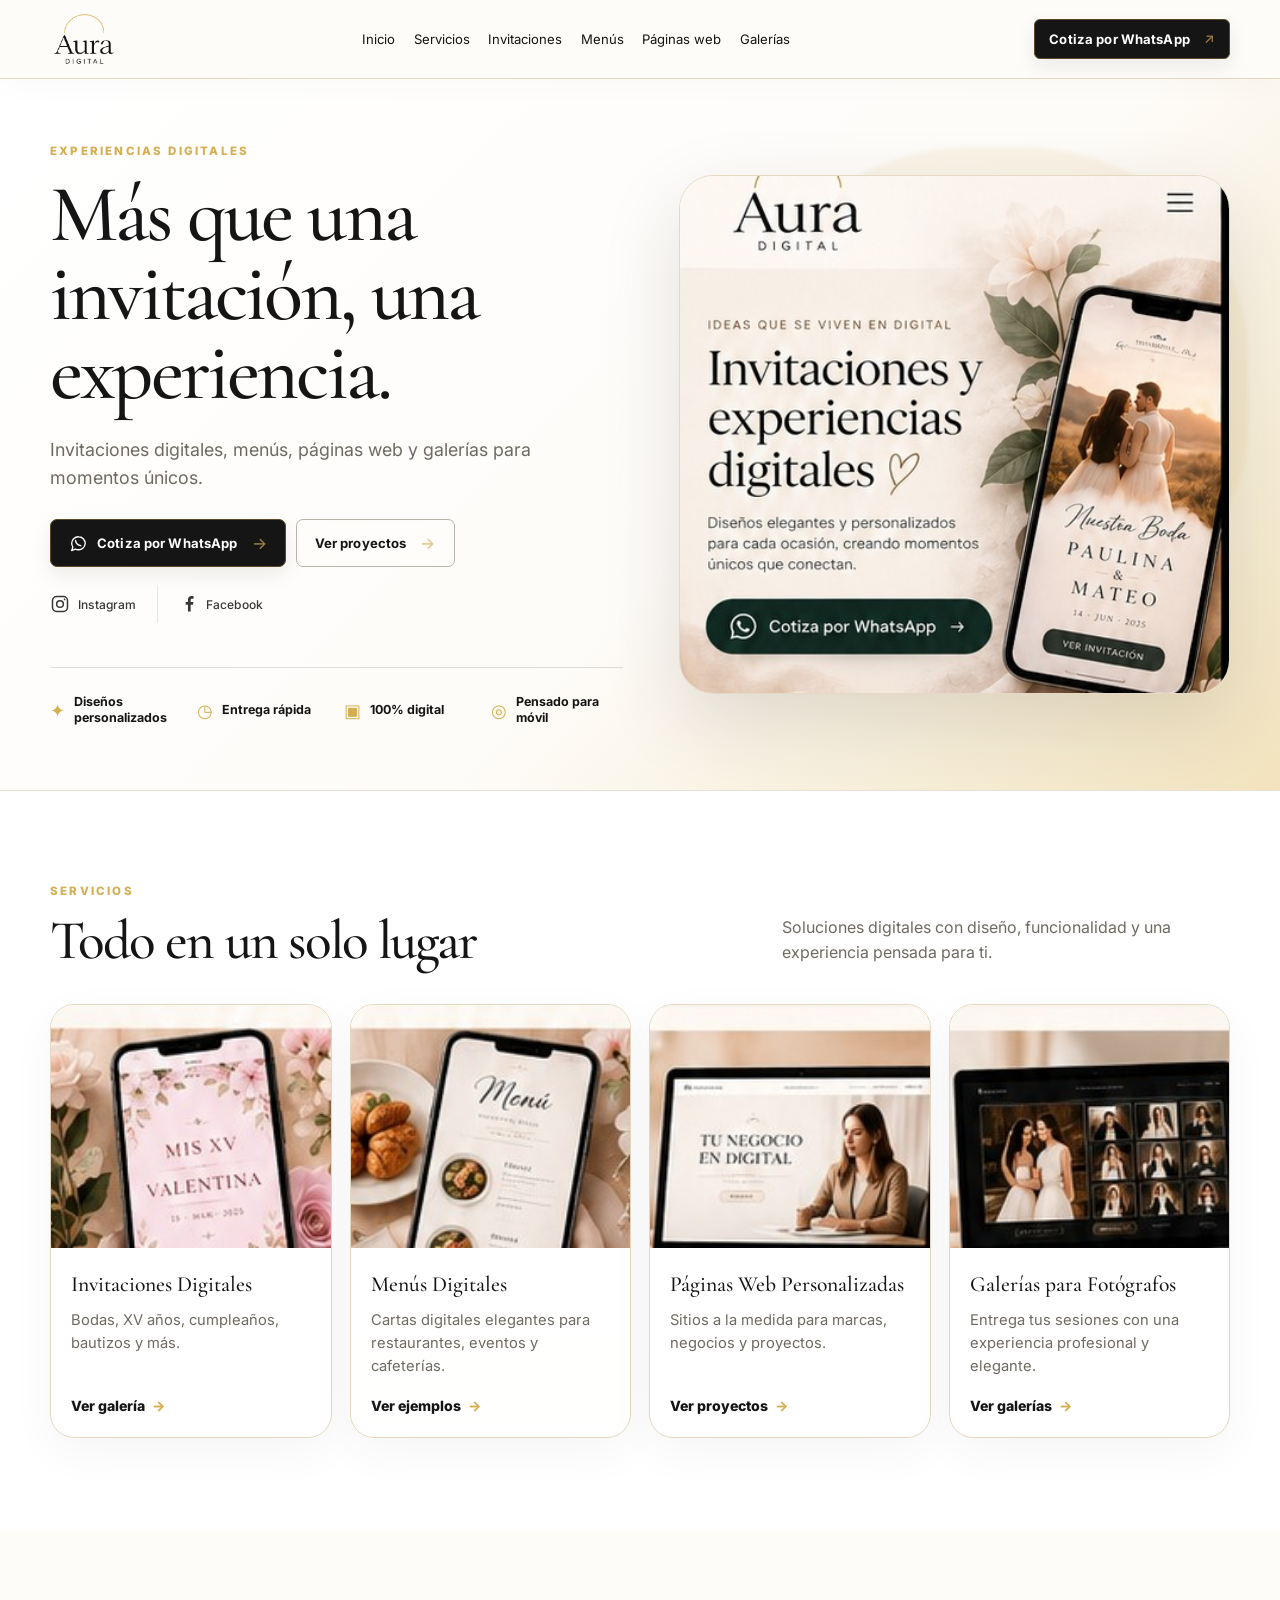
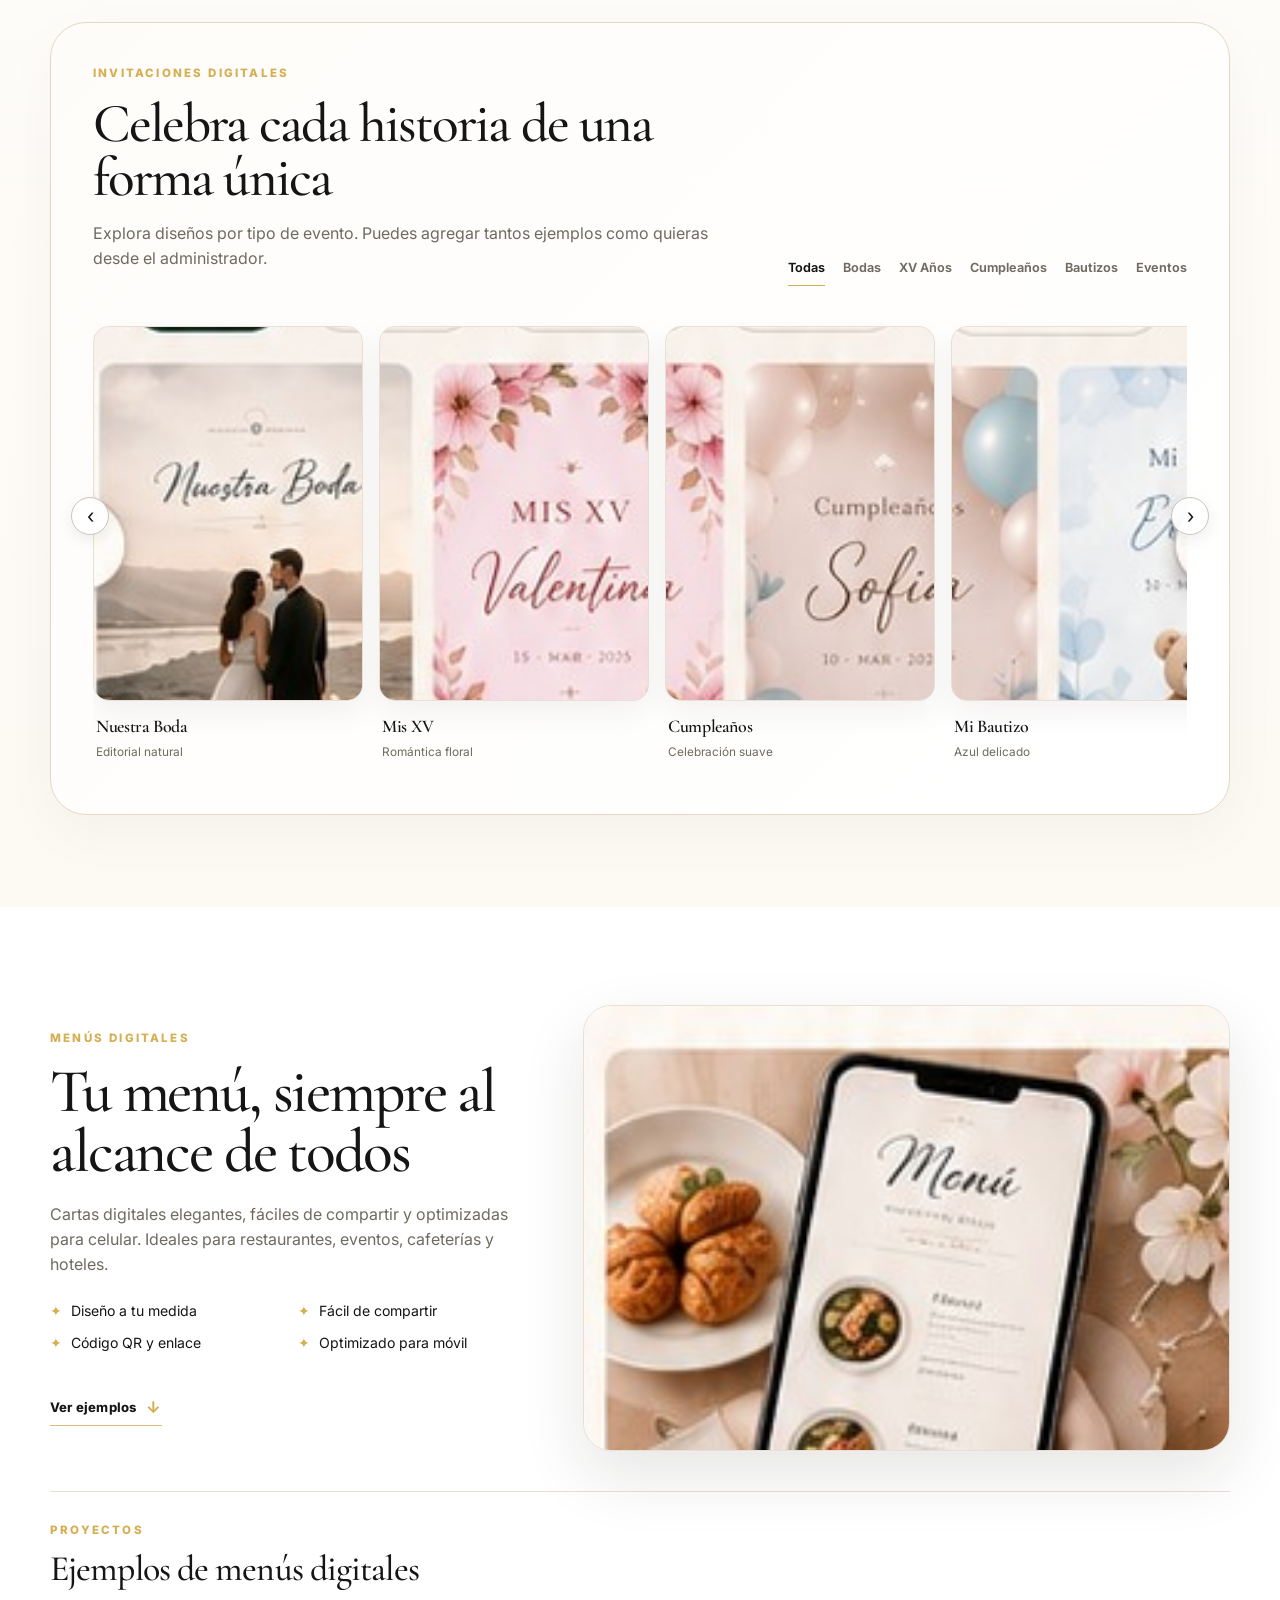
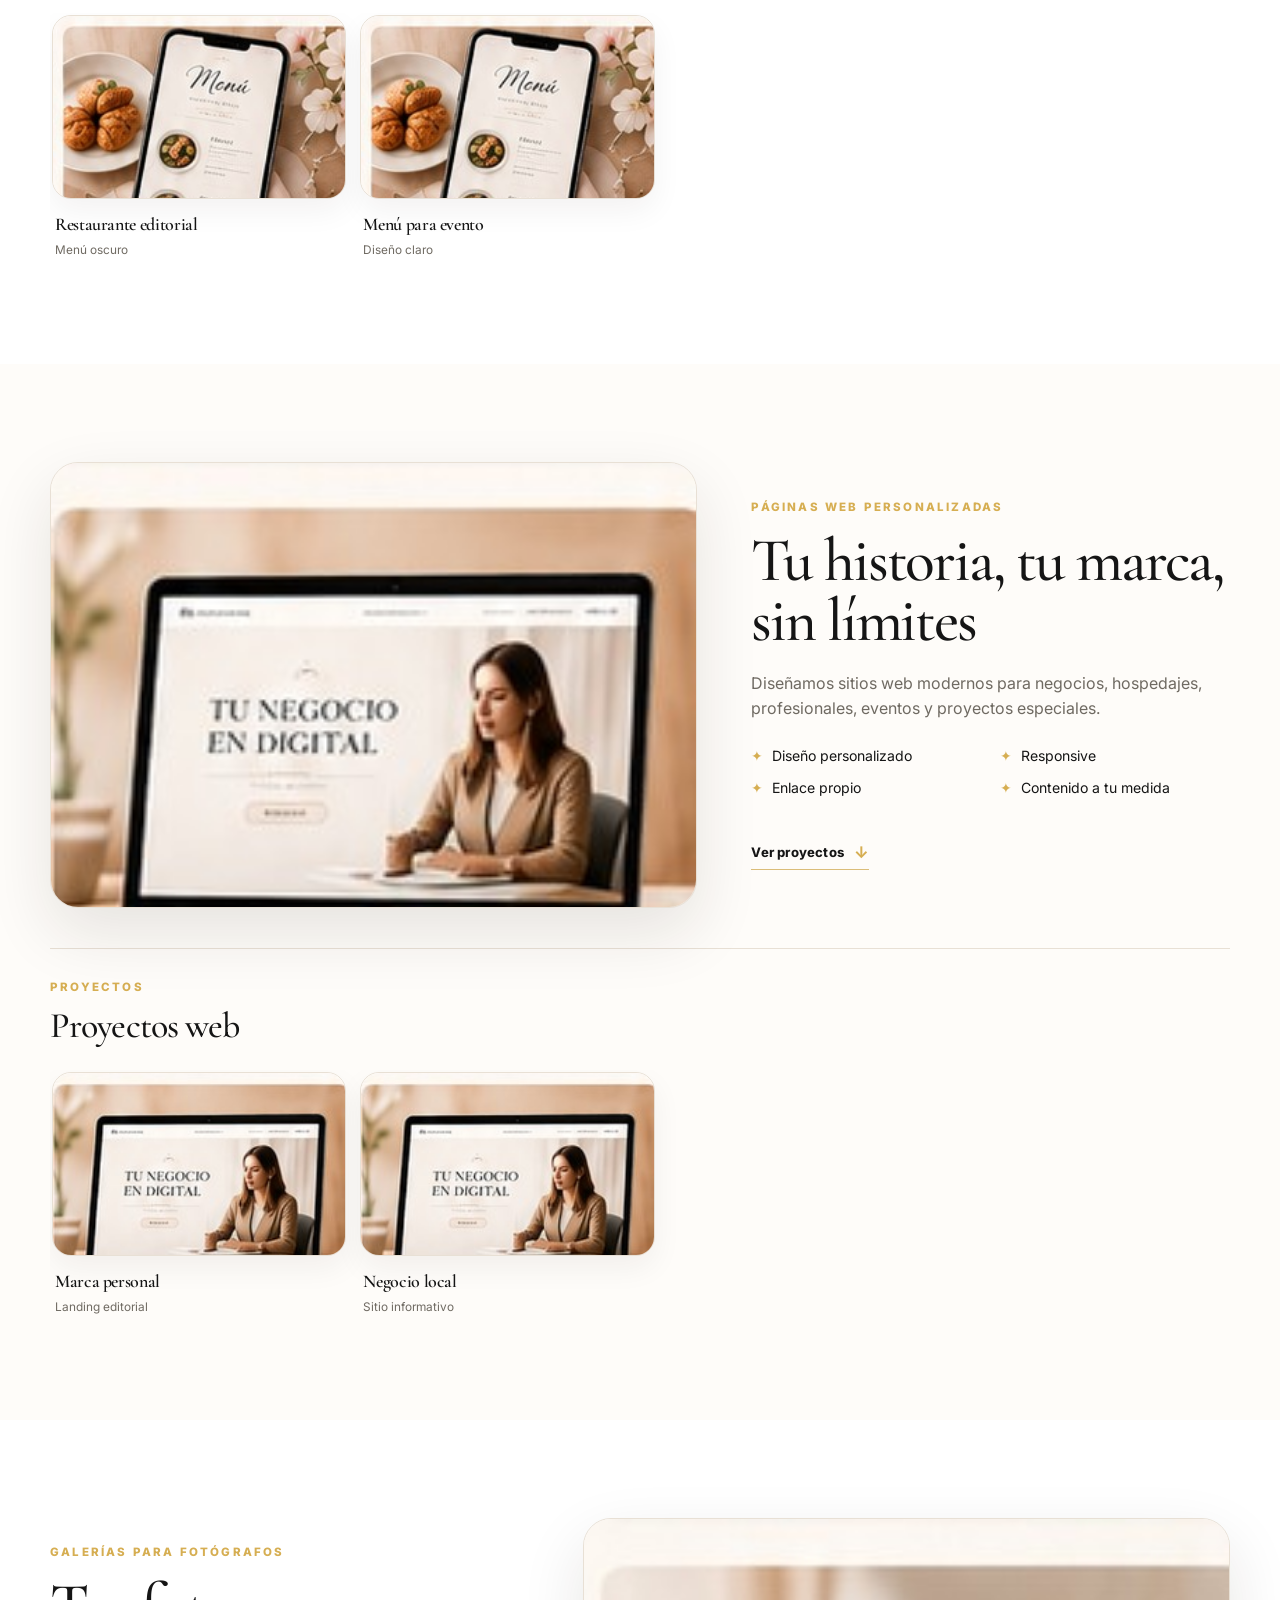
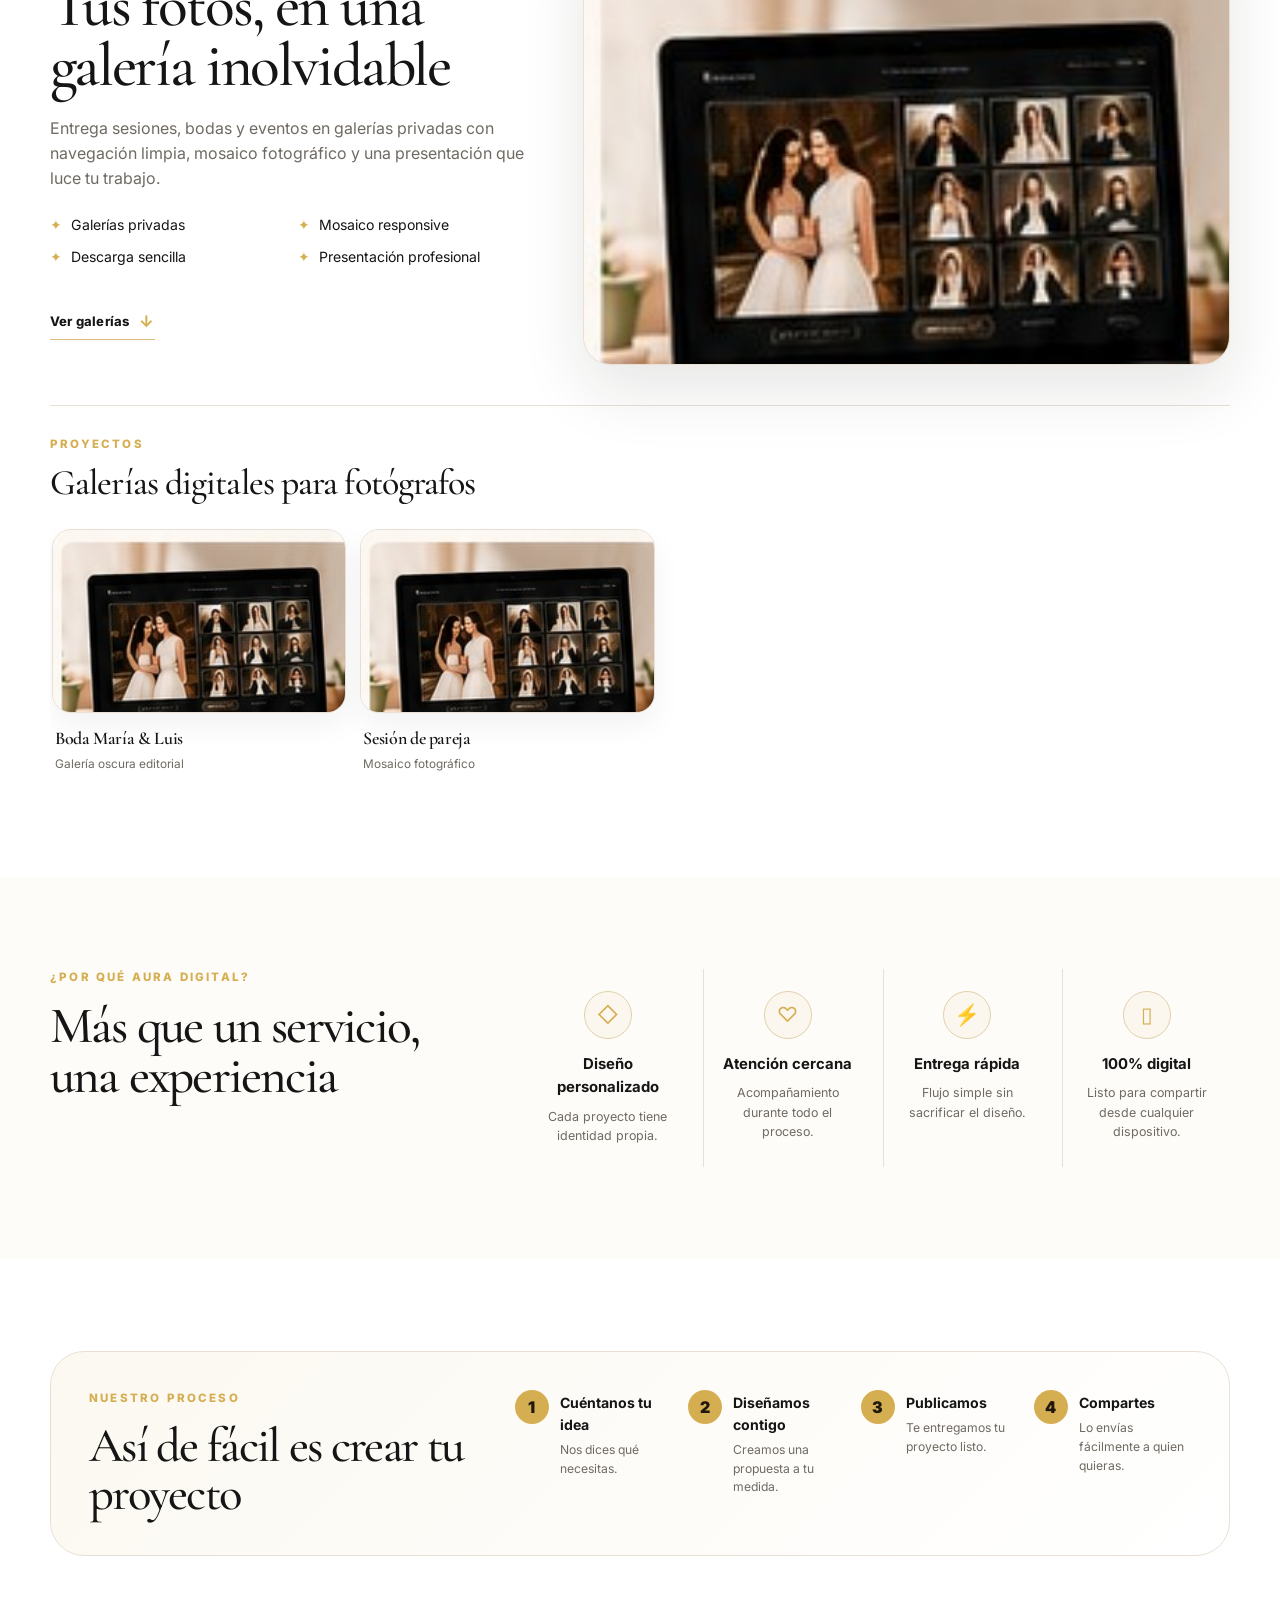
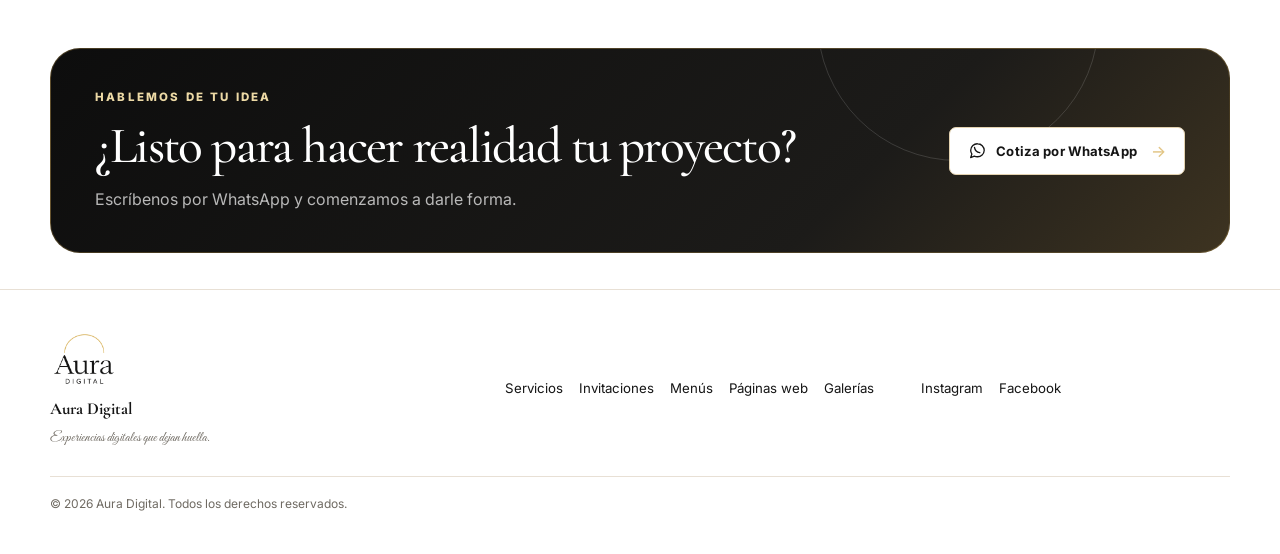
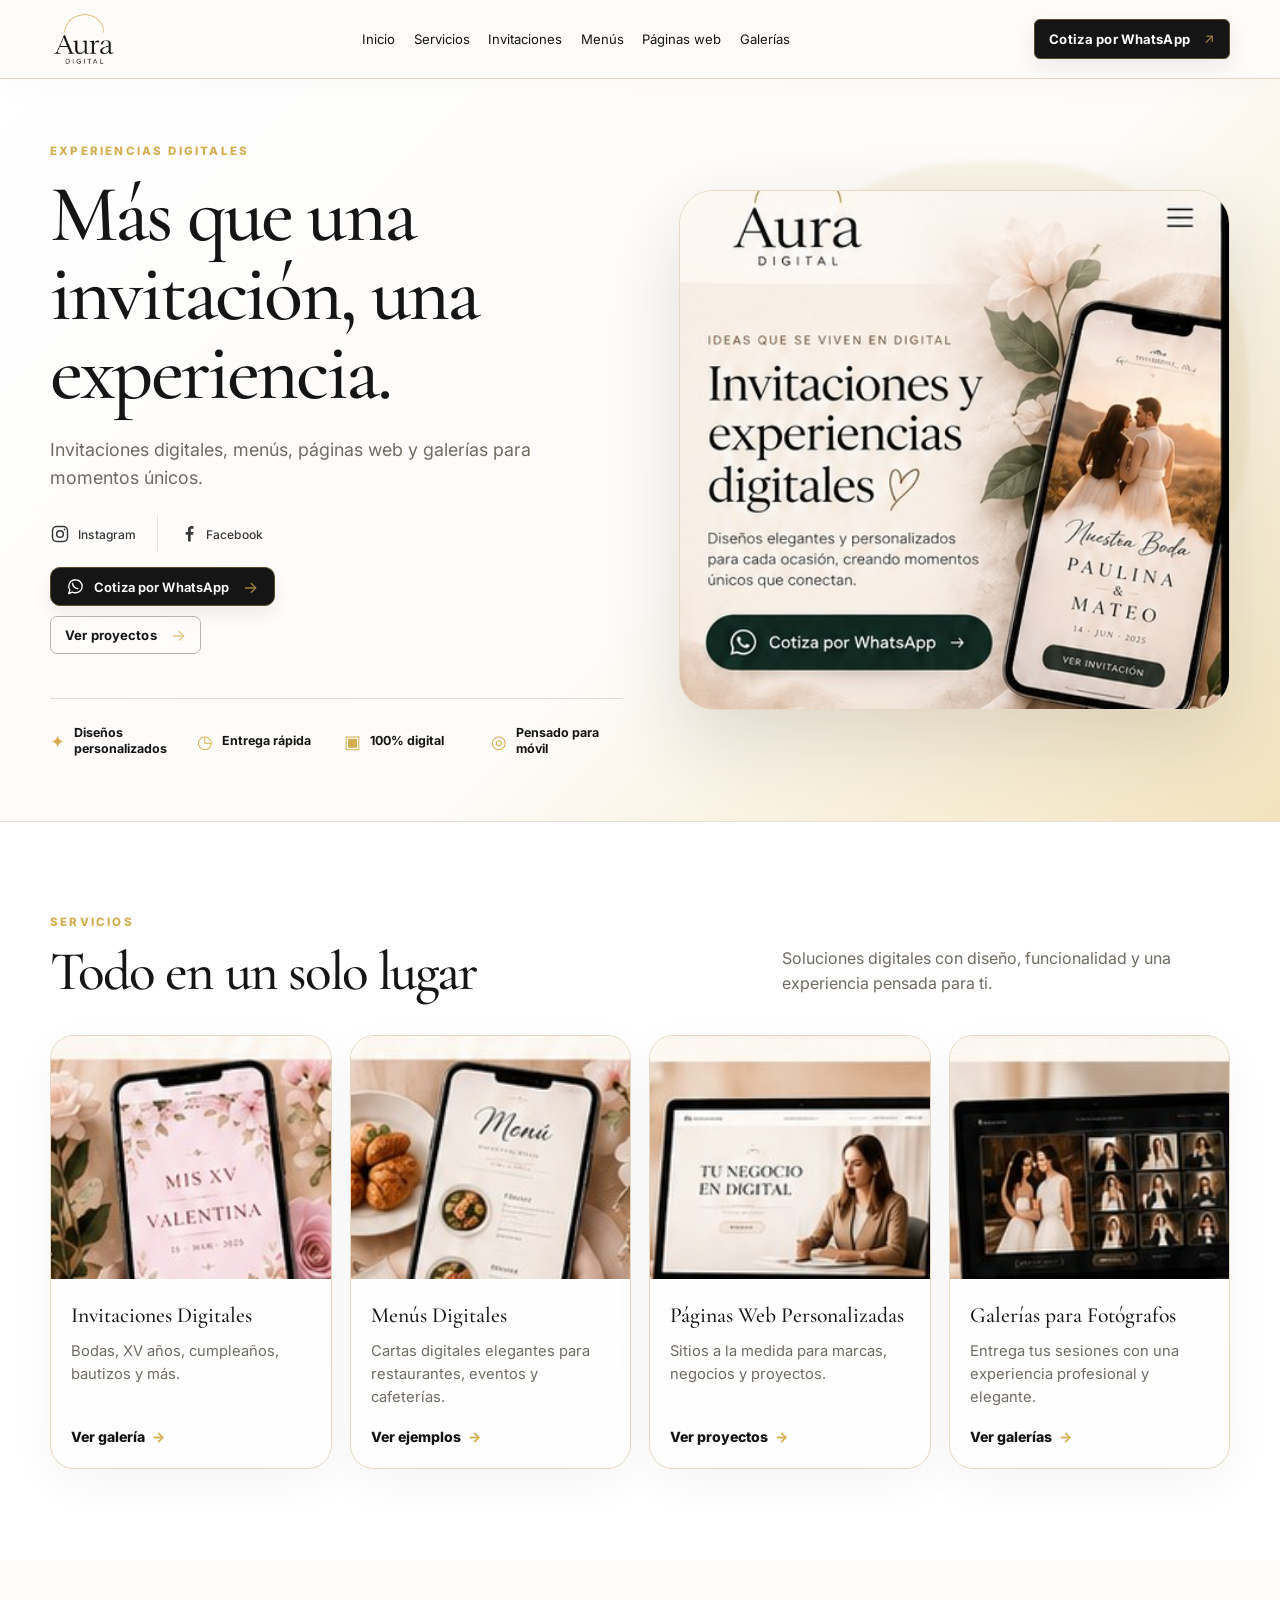
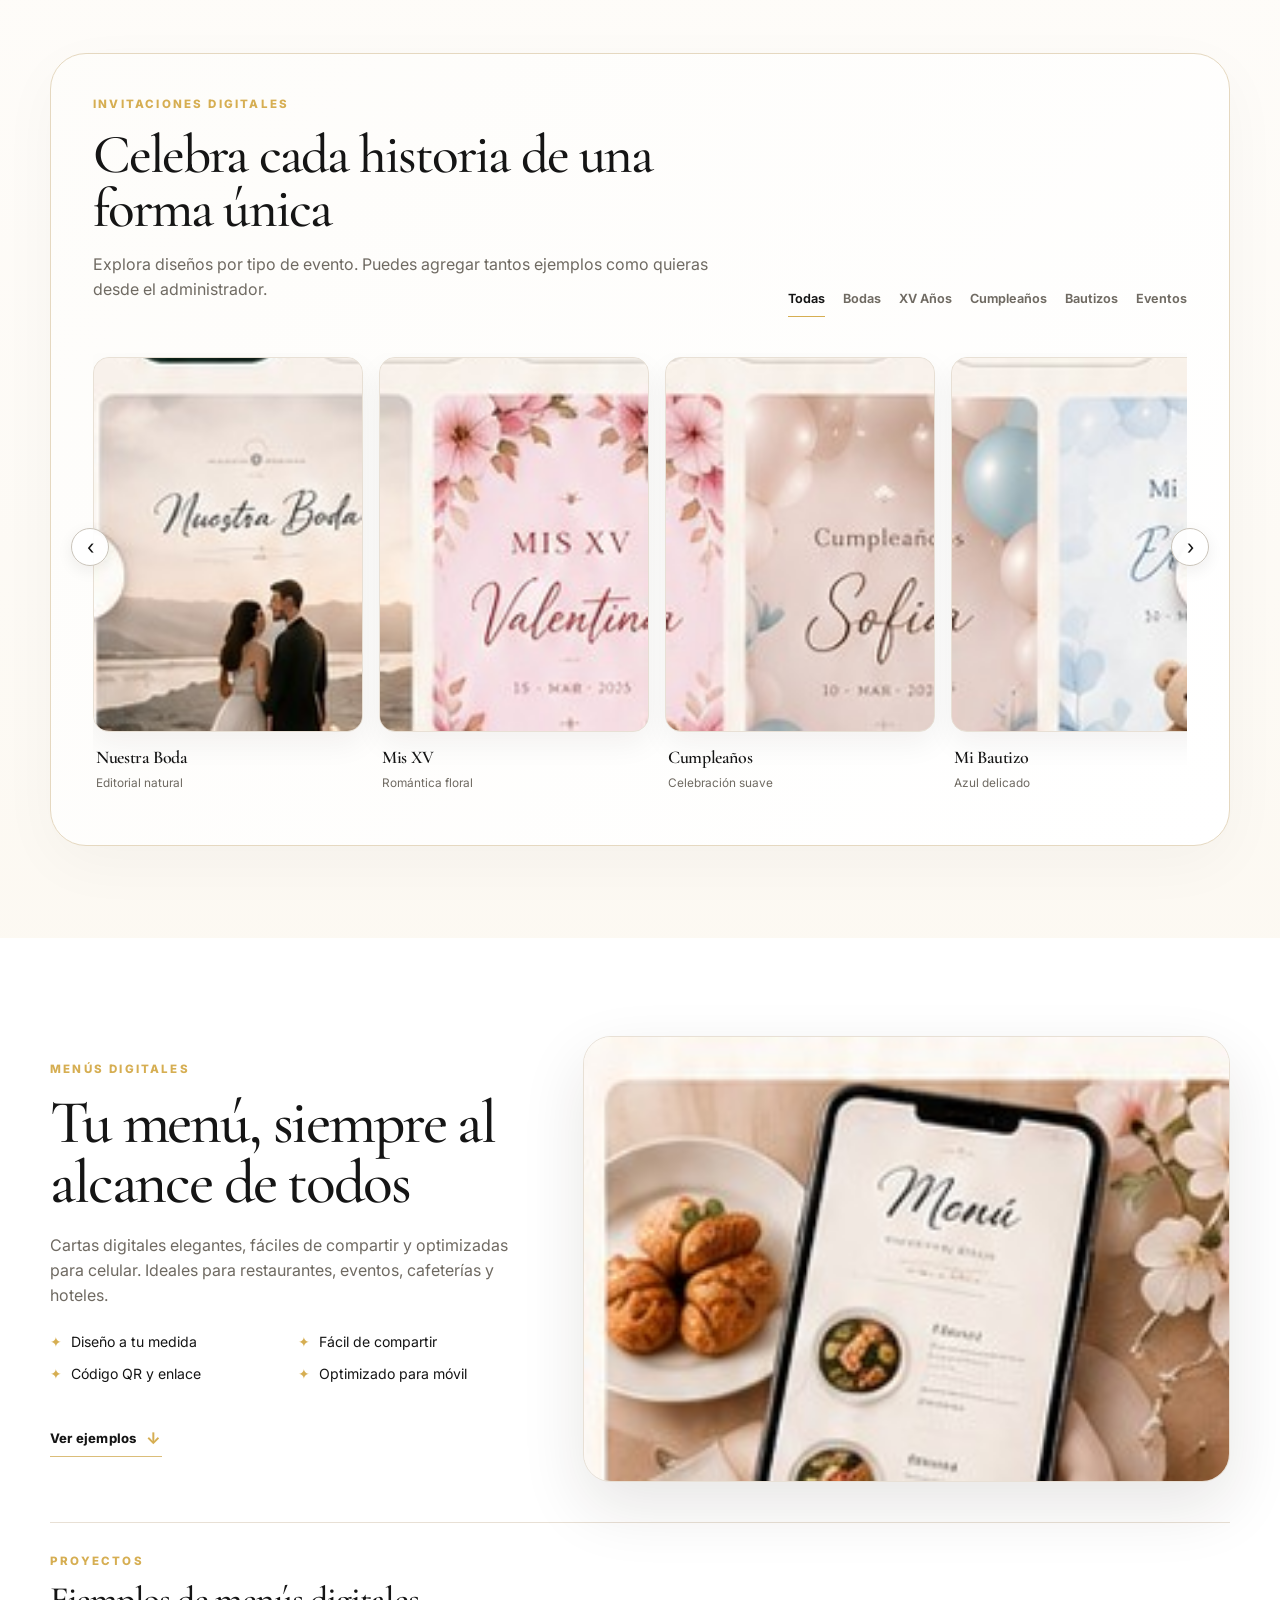
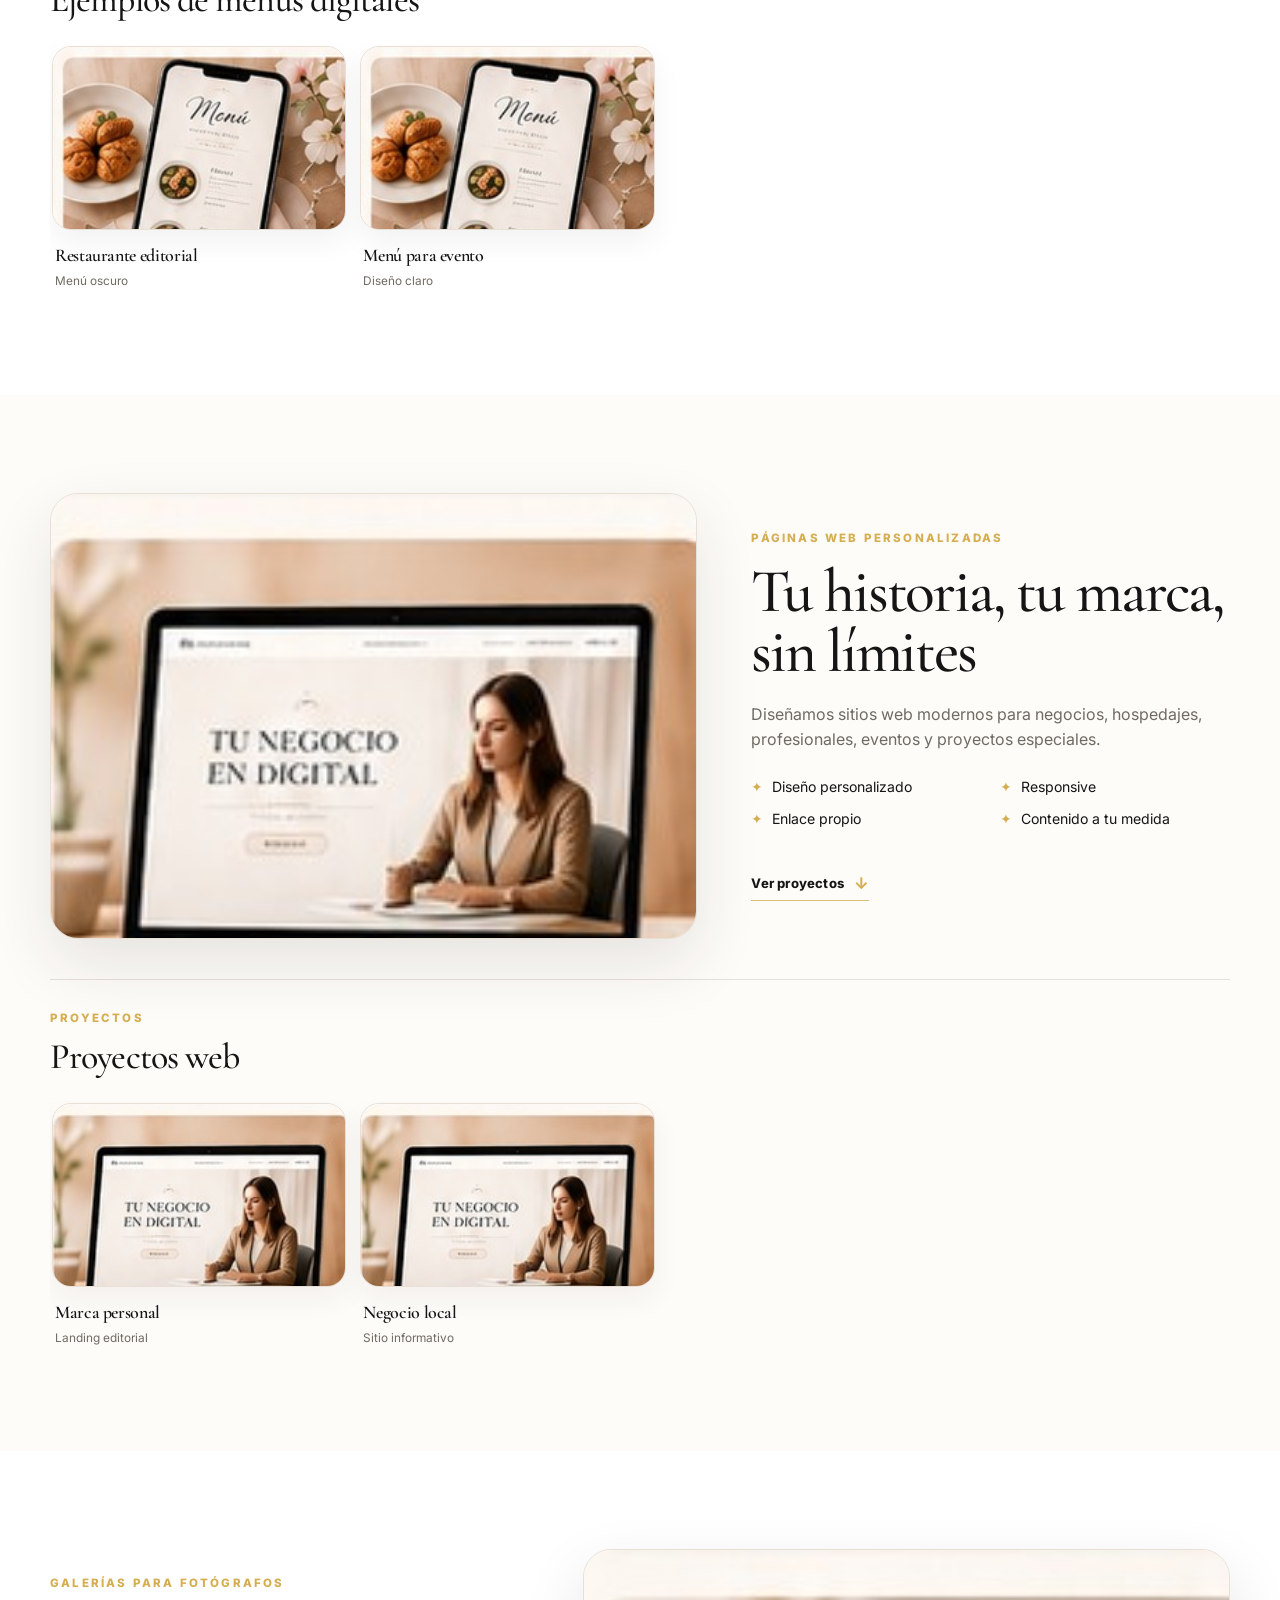
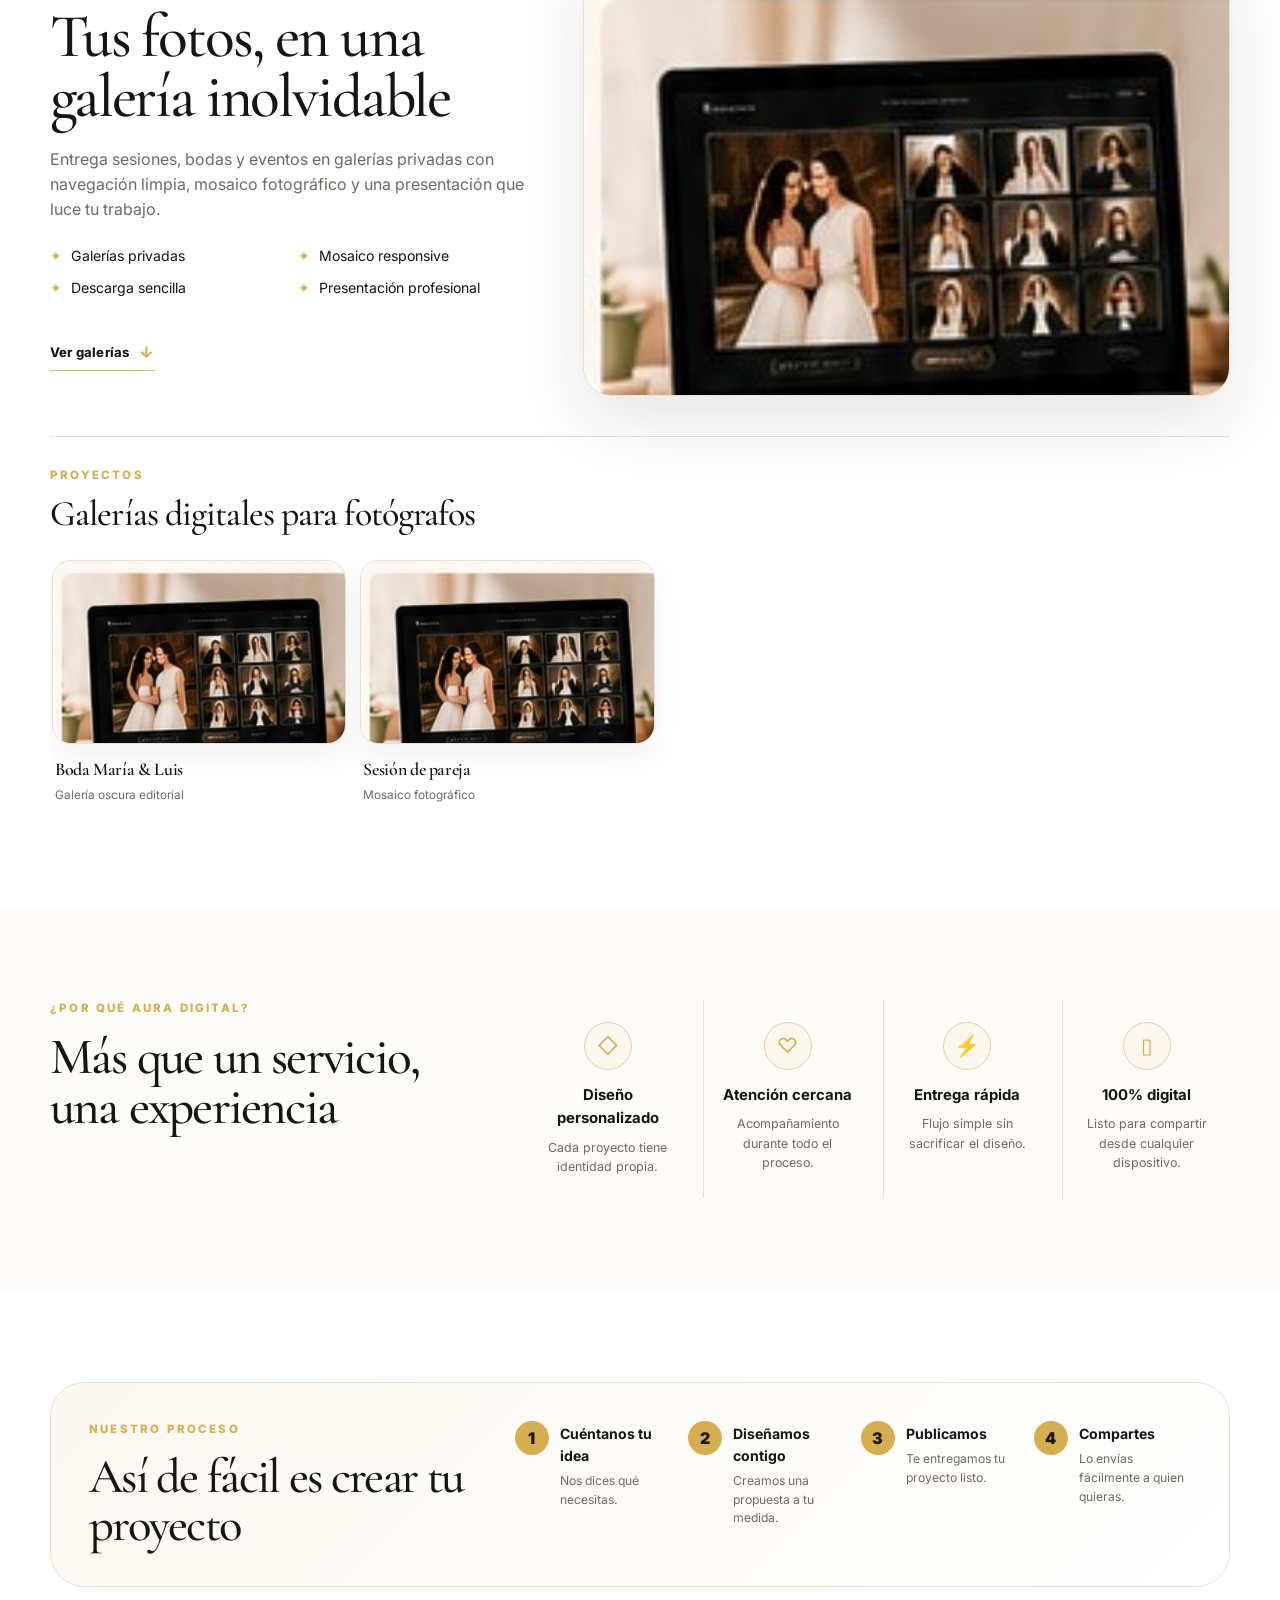
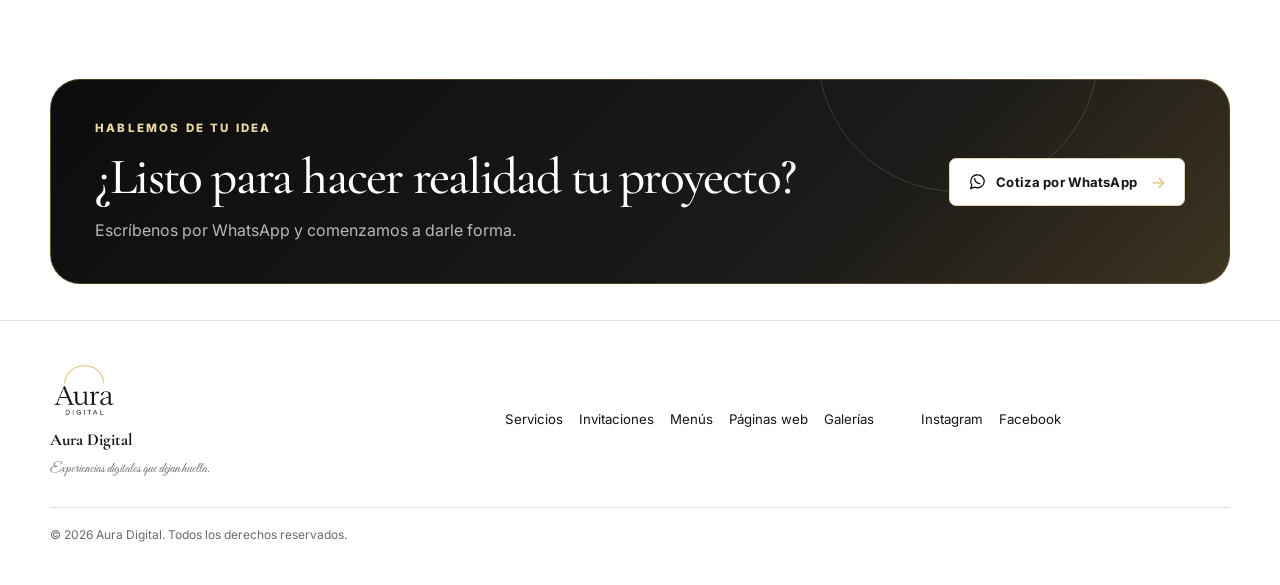
